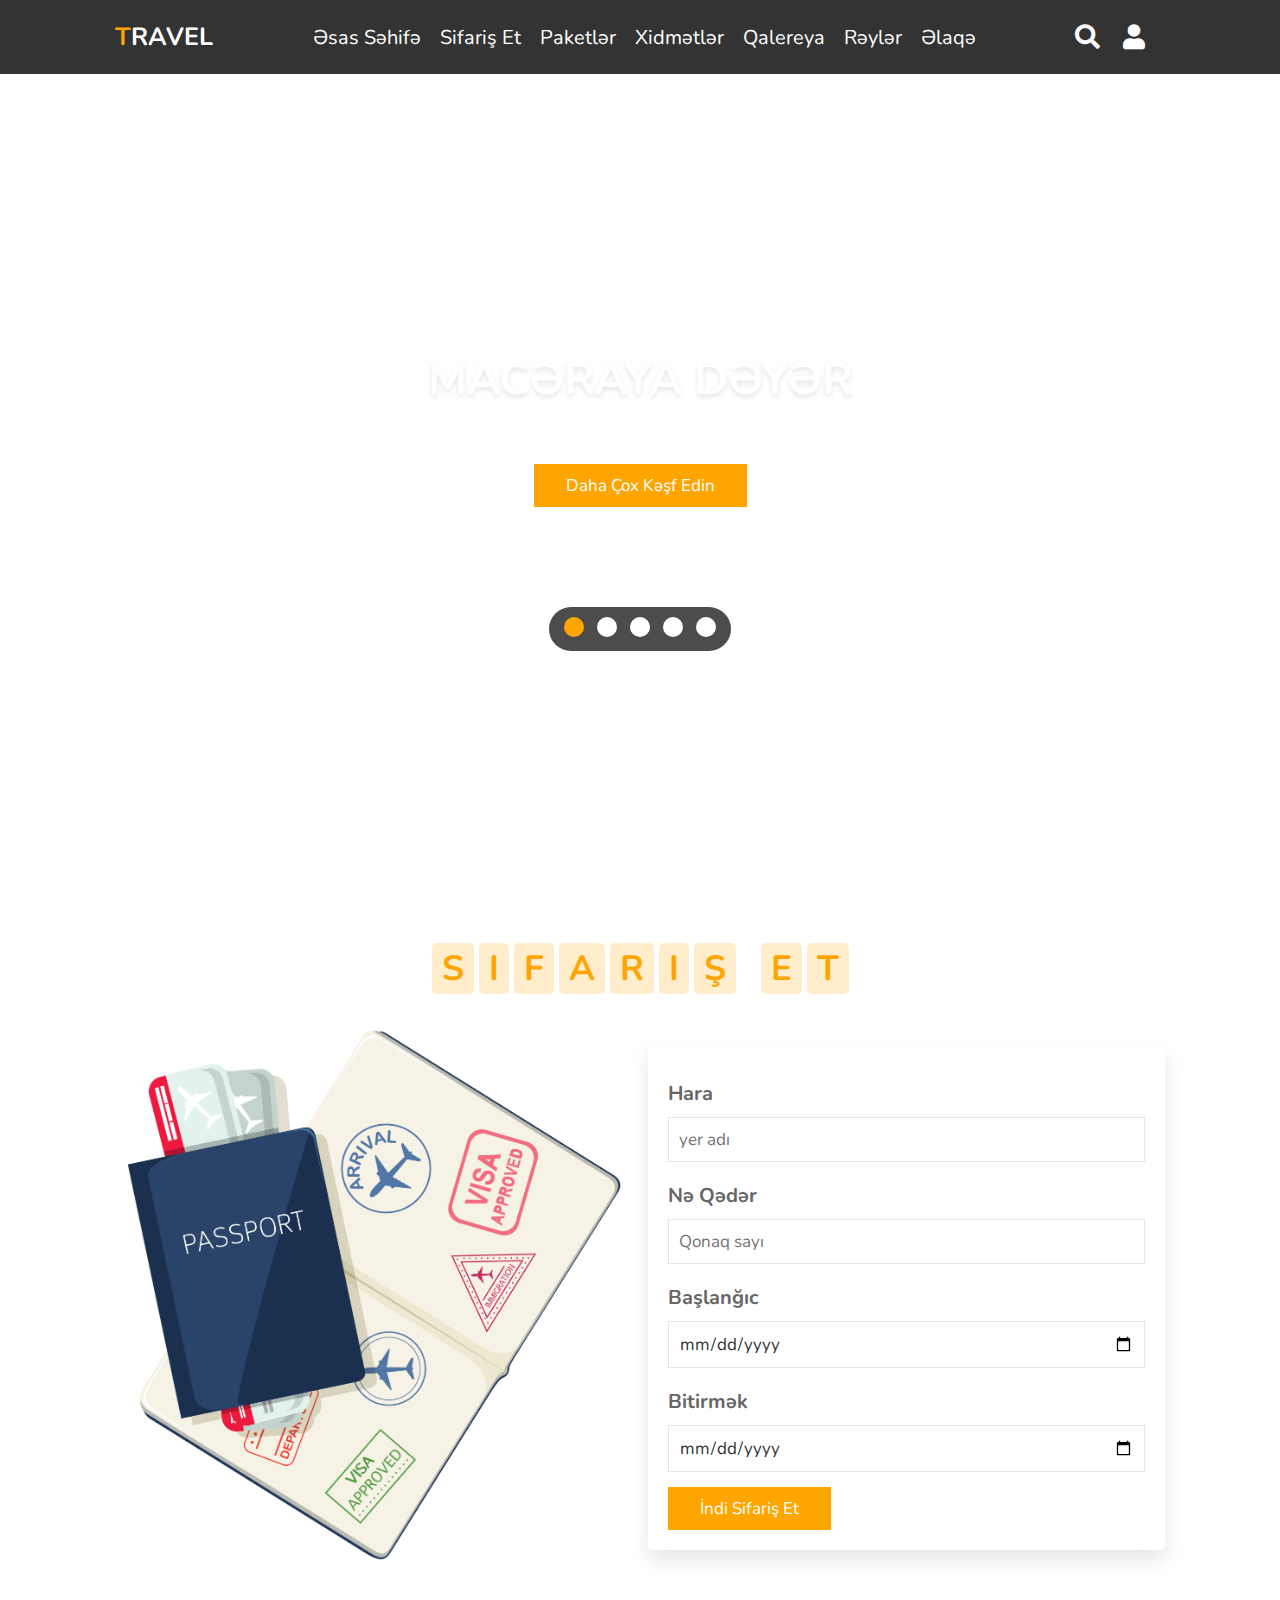
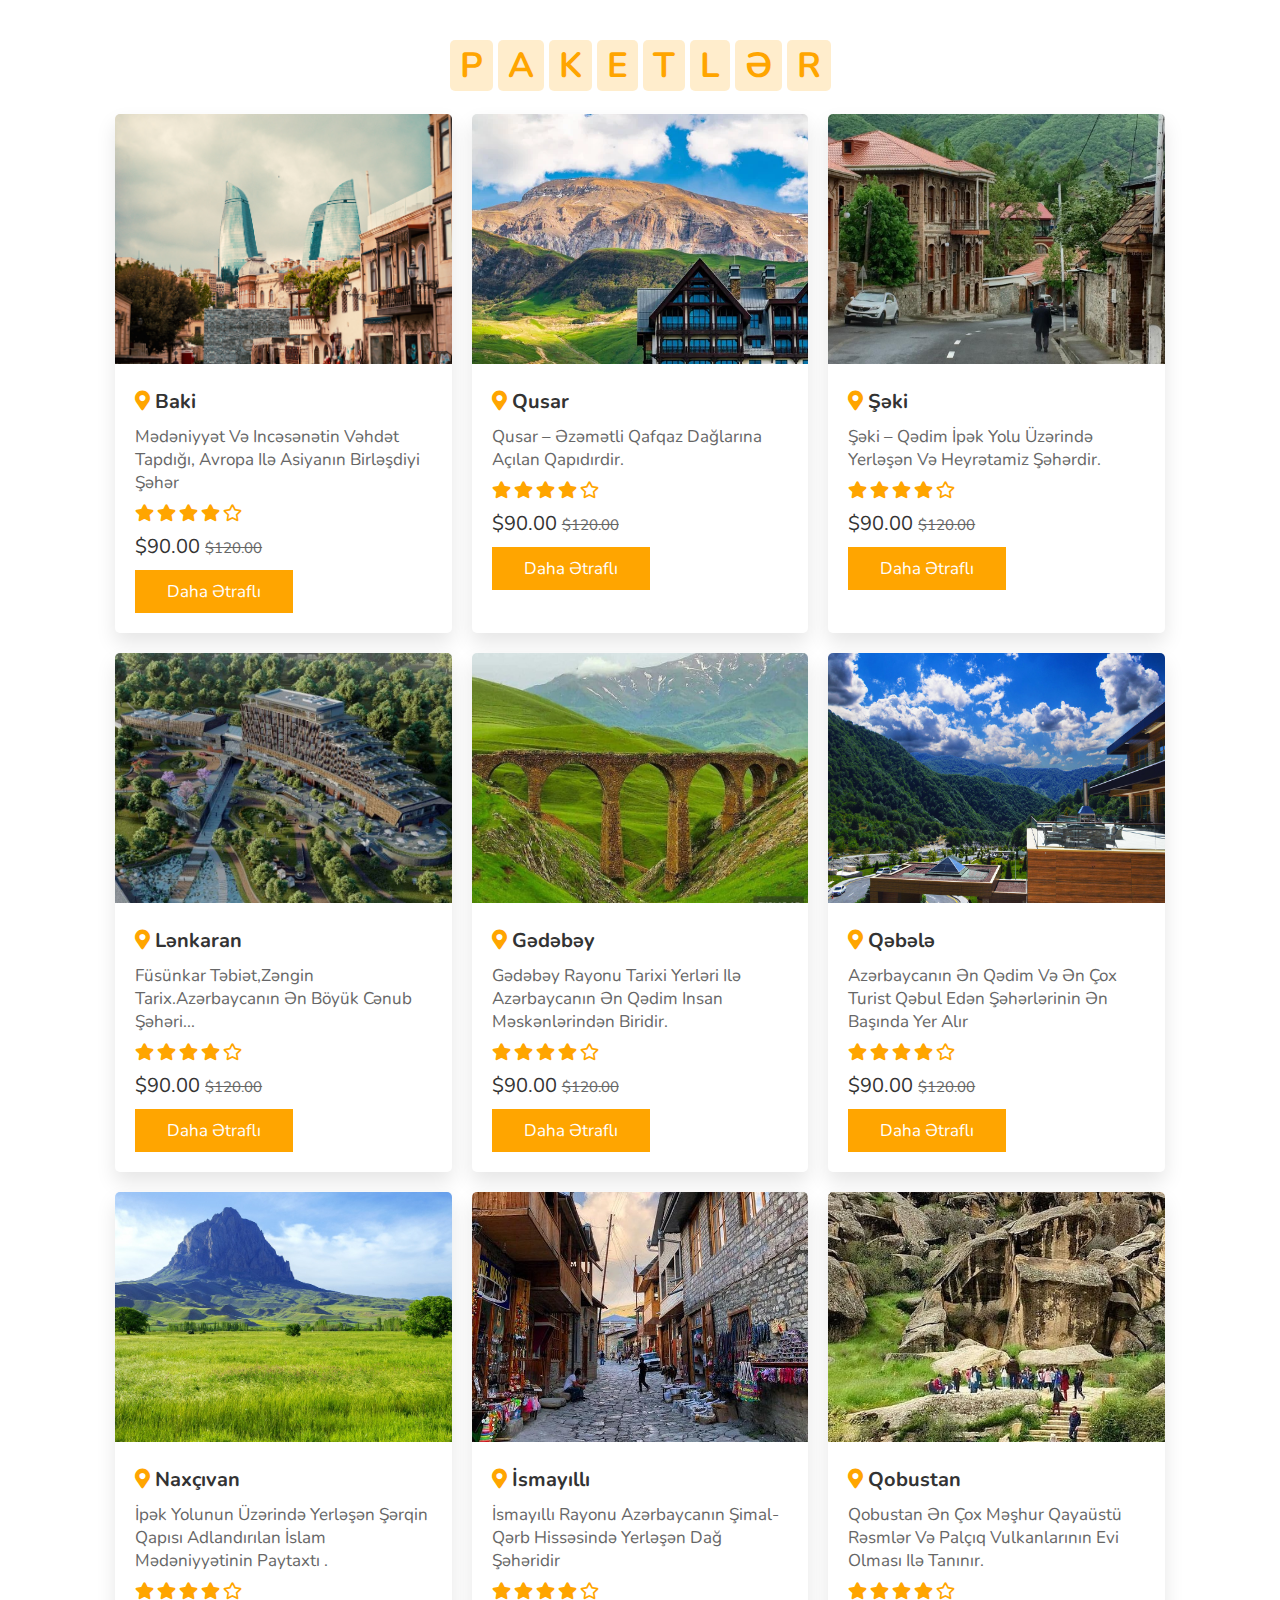
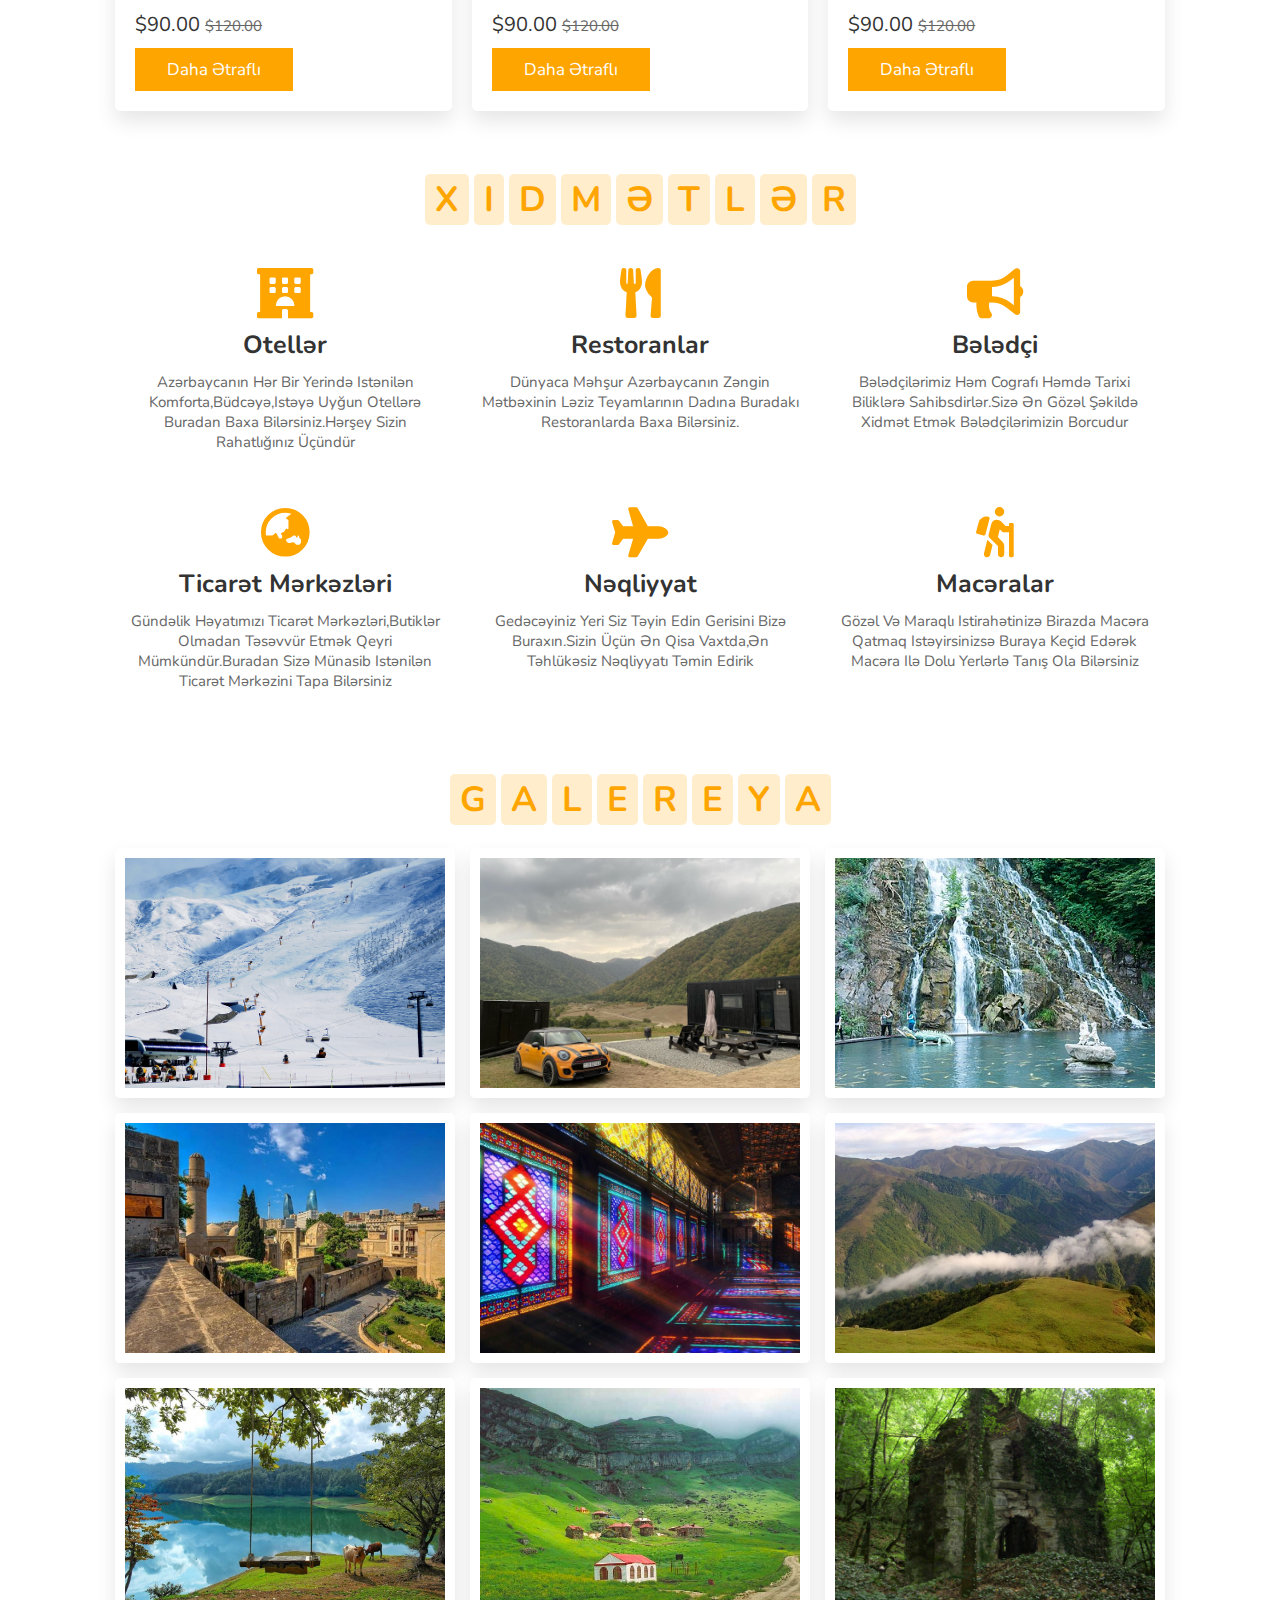
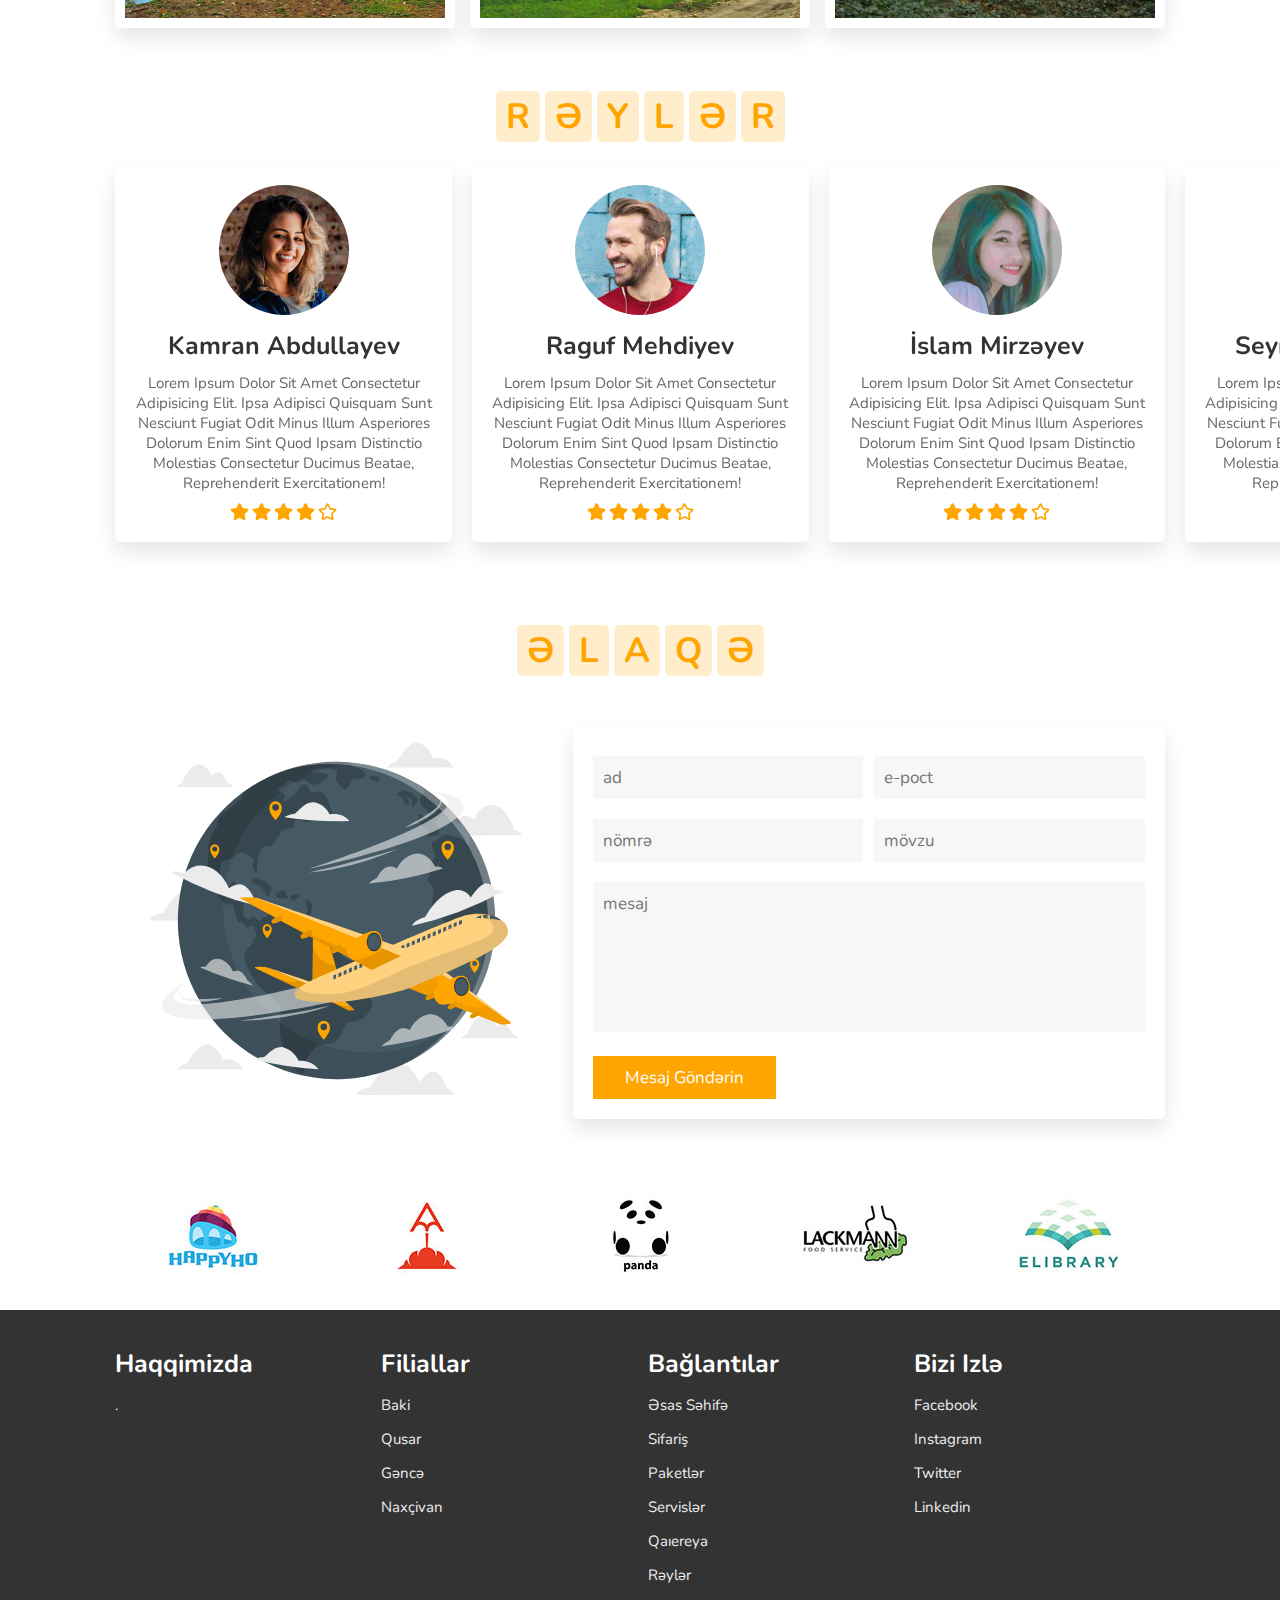
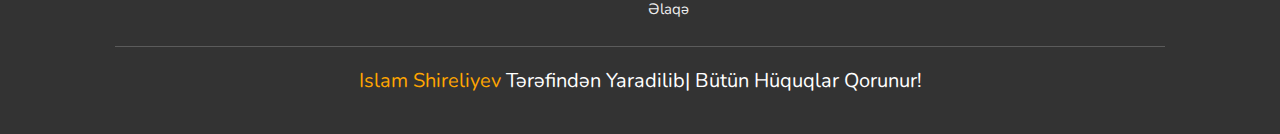
==== main.html @ 1f6d515b "commit-2" ====
<!DOCTYPE html>
<html lang="en">
<head>
    <meta charset="UTF-8">
    <meta name="viewport" content="width=device-width, initial-scale=1.0">
    <title>Ayis Travel</title>

    <link rel="stylesheet" href="https://unpkg.com/swiper/swiper-bundle.min.css" />

    <link rel="icon" href="./assets/images/icon/42938.jpg" >

    <!-- font awesome cdn link  -->
    <link rel="stylesheet" href="https://cdnjs.cloudflare.com/ajax/libs/font-awesome/5.15.3/css/all.min.css">

    <!-- custom css file link  -->
    <link rel="stylesheet" href="./assets/scss/main.css">

</head>
<body>
    
<!-- header section starts  -->

<header>

    <div id="menu-bar" class="fas fa-bars"></div>

    <a href="./main.html" class="logo"><span>T</span>ravel</a>

    <nav class="navbar">
        <a href="#home">Əsas səhifə</a>
        <a href="#book">Sifariş et</a>
        <a href="#packages">Paketlər</a>
        <a href="#services">Xidmətlər</a>
        <a href="#gallery">Qalereya</a>
        <a href="#review">Rəylər</a>
        <a href="#contact">Əlaqə</a>
    </nav>

    <div class="icons">
        <i class="fas fa-search" id="search-btn"></i>
        <i class="fas fa-user" id="login-btn"></i>
    </div>

    <form action="" class="search-bar-container">
        <input type="search" id="search-bar" placeholder="burada axtar...">
        <label for="search-bar" class="fas fa-search"></label>
    </form>

</header>

<!-- header section ends -->

<!-- login form container  -->

<div class="login-form-container">

    <i class="fas fa-times" id="form-close"></i>

    <form action="" method="post">
        <h3>Daxil ol</h3>
        <input type="email" class="box" placeholder="e-poçdunuzu daxil edin">
        <input type="password" class="box" placeholder="Şifrənizi daxil edin">
        <input type="submit" value="Daxil olun" class="btn">
        <input type="checkbox" id="remember">
        <label for="remember">Məni xatırla</label>
        <p>Parol unutmusunuz? <a href="#">Bura basın</a></p>
        <p>Hesabınız yoxdur? <a href="#">İndi qeydiyyatdan keçin</a></p>
    </form>

</div>

<!-- home section starts  -->

<section class="home" id="home">

    <div class="content">
        <h3>Macəraya dəyər</h3>
        <p>Bizimlə yeni yerlər kəşf edin,Macəra sizi gözləyir</p>
        <a href="#" class="btn">Daha çox kəşf edin</a>
    </div>

    <div class="controls">
        <span class="vid-btn active" data-src="assets/images/vid-5.mp4"></span>
        <span class="vid-btn" data-src="assets/images/vid-2.mp4"></span>
        <span class="vid-btn" data-src="assets/images/vid-3.mp4"></span>
        <span class="vid-btn" data-src="assets/images/vid-4.mp4"></span>
        <span class="vid-btn" data-src="assets/images/vid-1.mp4"></span>
    </div>

    <div class="video-container">
        <video src="./assets/images/vid-5.mp4" id="video-slider" loop autoplay muted></video>
    </div>

</section>

<!-- home section ends -->

<!-- book section starts  -->

<section class="book" id="book">

    <h1 class="heading">
        <span>s</span>
        <span>i</span>
        <span>f</span>
        <span>a</span>
        <span>r</span>
        <span>i</span>
        <span>ş</span>
        <span class="space"></span>
        <span>e</span>
        <span>t</span>
    </h1>

    <div class="row">

        <div class="image">
            <img src="./assets/images/book-img.jpg" alt="">
        </div>

        <form action="">
            <div class="inputBox">
                <h3>Hara</h3>
                <input type="text" placeholder="yer adı">
            </div>
            <div class="inputBox">
                <h3>Nə qədər</h3>
                <input type="number" placeholder="Qonaq sayı">
            </div>
            <div class="inputBox">
                <h3>başlanğıc</h3>
                <input type="date">
            </div>
            <div class="inputBox">
                <h3>Bitirmək</h3>
                <input type="date">
            </div>
            <input type="submit" class="btn" value="İndi sifariş et">
        </form>

    </div>

</section>

<!-- book section ends -->

<!-- packages section starts  -->

<section class="packages" id="packages">

    <h1 class="heading">
        <span>p</span>
        <span>a</span>
        <span>k</span>
        <span>e</span>
        <span>t</span>
        <span>l</span>
        <span>ə</span>
        <span>r</span>
    </h1>

    <div class="box-container">

        <div class="box">
            <img src="./assets/images/p-1.jpg" alt="">
            <div class="content">
                <h3> <i class="fas fa-map-marker-alt"></i> Baki </h3>
                <p> Mədəniyyət və incəsənətin vəhdət tapdığı,
                    Avropa ilə Asiyanın birləşdiyi şəhər</p>
                <div class="stars">
                    <i class="fas fa-star"></i>
                    <i class="fas fa-star"></i>
                    <i class="fas fa-star"></i>
                    <i class="fas fa-star"></i>
                    <i class="far fa-star"></i>
                </div>
                <div class="price"> $90.00 <span>$120.00</span> </div>
                <a href="#" class="btn">Daha ətraflı</a>
            </div>
        </div>

        <div class="box">
            <img src="./assets/images/p-2.jpg" alt="">
            <div class="content">
                <h3> <i class="fas fa-map-marker-alt"></i> Qusar </h3>
                <p>Qusar – əzəmətli Qafqaz dağlarına açılan qapıdırdir.</p>
                <div class="stars">
                    <i class="fas fa-star"></i>
                    <i class="fas fa-star"></i>
                    <i class="fas fa-star"></i>
                    <i class="fas fa-star"></i>
                    <i class="far fa-star"></i>
                </div>
                <div class="price"> $90.00 <span>$120.00</span> </div>
                <a href="#" class="btn">Daha ətraflı</a>
            </div>
        </div>

        <div class="box">
            <img src="./assets/images/p-3.jpg" alt="">
            <div class="content">
                <h3> <i class="fas fa-map-marker-alt"></i> Şəki </h3>
                <p>Şəki – qədim İpək Yolu üzərində yerləşən və heyrətamiz  şəhərdir.</p>
                <div class="stars">
                    <i class="fas fa-star"></i>
                    <i class="fas fa-star"></i>
                    <i class="fas fa-star"></i>
                    <i class="fas fa-star"></i>
                    <i class="far fa-star"></i>
                </div>
                <div class="price"> $90.00 <span>$120.00</span> </div>
                <a href="#" class="btn">Daha ətraflı</a>
            </div>
        </div>

        <div class="box">
            <img src="./assets/images/p-4.jpg" alt="">
            <div class="content">
                <h3> <i class="fas fa-map-marker-alt"></i> Lənkaran</h3>
                <p>Füsünkar təbiət,zəngin tarix.Azərbaycanın ən böyük cənub şəhəri...</p>
                <div class="stars">
                    <i class="fas fa-star"></i>
                    <i class="fas fa-star"></i>
                    <i class="fas fa-star"></i>
                    <i class="fas fa-star"></i>
                    <i class="far fa-star"></i>
                </div>
                <div class="price"> $90.00 <span>$120.00</span> </div>
                <a href="#" class="btn">Daha ətraflı</a>
            </div>
        </div>

        <div class="box">
            <img src="./assets/images/p-5.jpg" alt="">
            <div class="content">
                <h3> <i class="fas fa-map-marker-alt"></i> Gədəbəy </h3>
                <p>Gədəbəy rayonu tarixi yerləri ilə  Azərbaycanın ən qədim insan məskənlərindən biridir.</p>
                <div class="stars">
                    <i class="fas fa-star"></i>
                    <i class="fas fa-star"></i>
                    <i class="fas fa-star"></i>
                    <i class="fas fa-star"></i>
                    <i class="far fa-star"></i>
                </div>
                <div class="price"> $90.00 <span>$120.00</span> </div>
                <a href="#" class="btn">Daha ətraflı</a>
            </div>
        </div>

        <div class="box">
            <img src="./assets/images/p-6.jpg" alt="">
            <div class="content">
                <h3> <i class="fas fa-map-marker-alt"></i> Qəbələ</h3>
                <p>Azərbaycanın ən qədim və ən çox turist qəbul edən şəhərlərinin ən başında yer alır</p>
                <div class="stars">
                    <i class="fas fa-star"></i>
                    <i class="fas fa-star"></i>
                    <i class="fas fa-star"></i>
                    <i class="fas fa-star"></i>
                    <i class="far fa-star"></i>
                </div>
                <div class="price"> $90.00 <span>$120.00</span> </div>
                <a href="#" class="btn">Daha ətraflı</a>
            </div>
        </div>
        <div class="box">
            <img src="./assets/images/p-7.jpg" alt="">
            <div class="content">
                <h3> <i class="fas fa-map-marker-alt"></i> Naxçıvan </h3>
                <p>İpək Yolunun üzərində yerləşən Şərqin qapısı adlandırılan İslam mədəniyyətinin paytaxtı .</p>
                <div class="stars">
                    <i class="fas fa-star"></i>
                    <i class="fas fa-star"></i>
                    <i class="fas fa-star"></i>
                    <i class="fas fa-star"></i>
                    <i class="far fa-star"></i>
                </div>
                <div class="price"> $90.00 <span>$120.00</span> </div>
                <a href="#" class="btn">Daha ətraflı</a>
            </div>
        </div>
        <div class="box">
            <img src="./assets/images/p-8.jpg" alt="">
            <div class="content">
                <h3> <i class="fas fa-map-marker-alt"></i> İsmayıllı </h3>
                <p>İsmayıllı rayonu Azərbaycanın şimal-qərb hissəsində yerləşən dağ şəhəridir</p>
                <div class="stars">
                    <i class="fas fa-star"></i>
                    <i class="fas fa-star"></i>
                    <i class="fas fa-star"></i>
                    <i class="fas fa-star"></i>
                    <i class="far fa-star"></i>
                </div>
                <div class="price"> $90.00 <span>$120.00</span> </div>
                <a href="#" class="btn">Daha ətraflı</a>
            </div>
        </div>
        <div class="box">
            <img src="./assets/images/p-9.jpg" alt="">
            <div class="content">
                <h3> <i class="fas fa-map-marker-alt"></i> Qobustan </h3>
                <p>Qobustan ən çox məşhur qayaüstü rəsmlər və palçıq vulkanlarının evi olması ilə tanınır.</p>
                <div class="stars">
                    <i class="fas fa-star"></i>
                    <i class="fas fa-star"></i>
                    <i class="fas fa-star"></i>
                    <i class="fas fa-star"></i>
                    <i class="far fa-star"></i>
                </div>
                <div class="price"> $90.00 <span>$120.00</span> </div>
                <a href="#" class="btn">Daha ətraflı</a>
            </div>
        </div>

    </div>

</section>

<!-- packages section ends -->
<!-- services section starts  -->

<section class="services" id="services">

    <h1 class="heading">
        <span>x</span>
        <span>i</span>
        <span>d</span>
        <span>m</span>
        <span>ə</span>
        <span>t</span>
        <span>l</span>
        <span>ə</span>
        <span>r</span>
    </h1>

    <div class="box-container">

        <div class="box">
            <a href="#"><i class="fas fa-hotel"></i>
                <h3>Otellər</h3>
                <p>Azərbaycanın hər bir yerində istənilən komforta,büdcəyə,istəyə uyğun otellərə buradan baxa bilərsiniz.Hərşey sizin rahatlığınız üçündür</p></a>
        </div>
        <div class="box">
           <a href="./restaurant.html"> <i class="fas fa-utensils"></i>
            <h3>Restoranlar</h3>
            <p>Dünyaca məhşur Azərbaycanın zəngin mətbəxinin ləziz teyamlarının dadına buradakı restoranlarda baxa bilərsiniz.</p></a>
        </div>
        <div class="box">
            <i class="fas fa-bullhorn"></i>
            <h3>Bələdçi</h3>
            <p>Bələdçilərimiz həm cografı həmdə tarixi biliklərə sahibsdirlər.Sizə ən gözəl şəkildə xidmət etmək bələdçilərimizin borcudur</p>
        </div>
        <div class="box">
            <i class="fas fa-globe-asia"></i>
            <h3>Ticarət mərkəzləri</h3>
            <p>Gündəlik həyatımızı ticarət mərkəzləri,butiklər olmadan təsəvvür etmək qeyri mümkündür.Buradan sizə münasib istənilən ticarət mərkəzini tapa bilərsiniz </p>
        </div>
        <div class="box">
            <i class="fas fa-plane"></i>
            <h3>Nəqliyyat</h3>
            <p>Gedəcəyiniz yeri siz təyin edin gerisini bizə buraxın.Sizin üçün ən qisa vaxtda,ən təhlükəsiz nəqliyyatı təmin edirik </p>
        </div>
        <div class="box">
            <i class="fas fa-hiking"></i>
            <h3>Macəralar</h3>
            <p>Gözəl və maraqlı istirahətinizə birazda macəra qatmaq istəyirsinizsə buraya keçid edərək macəra ilə dolu yerlərlə tanış ola bilərsiniz</p>
        </div>

    </div>

</section>

<!-- services section ends -->

<!-- gallery section starts  -->

<section class="gallery" id="gallery">

    <h1 class="heading">
        <span>g</span>
        <span>a</span>
        <span>l</span>
        <span>e</span>
        <span>r</span>
        <span>e</span>
        <span>y</span>
        <span>a</span>
    </h1>

    <div class="box-container">

        <div class="box">
            <img src="./assets/images/g-1.jpg" alt="https://www.instagram.com/p/CmjkBtgMOWj/?utm_source=ig_web_copy_link">
            <div class="content">
                <h3>Şahdağ macərası</h3>
                <p> Heyrətamiz dərəcədə gözəl, sanki zamandan gizlədilmiş cənnət olan Şahdağ insanlara unudulmayacaq təəssüratlar bağışlayır. </p>
                <a href="#" class="btn">Daha çox</a>
            </div>
        </div>
        <div class="box">
            <img src="./assets/images/g-2.jpg" alt="">
            <div class="content">
                <h3>Runaway Hause</h3>
                <p>İsmayıllının Qalacıq kəndində yerləşən bu yer şəhərdən,səs küydən uzaqlaşıb dinclik tapmaq üçün əla bir yerdir.</p>
                <a href="#" class="btn">Daha çox</a>
            </div>
        </div>
        <div class="box">
            <img src="./assets/images/g-3.jpg" alt="">
            <div class="content">
                <h3>Xalxal şəlaləsi</h3>
                <p>Oğuz rayonunun Xalxal kəndində yerləşən bu şəlalə insan əli ilə suni şəkildə duzələrək ayrı bir gözəllık bəxş edir</p>
                <a href="#" class="btn">Daha çox</a>
            </div>
        </div>
        <div class="box">
            <img src="./assets/images/g-4.jpg" alt="">
            <div class="content">
                <h3>İçərişəhər</h3>
                <p>Şirvanşahlar dövləti zamanında esası qoyulan bu şəhər 100 illiklər keçməsinə baxmayaraq hələdə öz əzəmətini saxlayır </p>
                <a href="#" class="btn">Daha çox</a>
            </div>
        </div>
        <div class="box">
            <img src="./assets/images/g-5.jpg" alt="">
            <div class="content">
                <h3>Şəki Xansarayı</h3>
                <p>XVIII əsr Azərbaycan memarlığının incilərindən sayılan Şəki Xan sarayı həm də özünəməxsus estetikası olan divar rəsmləri ilə məşhurdur.
                </p>
                <a href="#" class="btn">Daha çox</a>
            </div>
        </div>
        <div class="box">
            <img src="./assets/images/g-6.jpg" alt="">
            <div class="content">
                <h3>Qizilağac qoruğu</h3>
                <p>Qızılağac Dövlət Təbiət Qoruğu respublikamızda sahəsinə görə birinci, yaranma tarixinə görə isə üçüncü qoruqdur.</p>
                <a href="#" class="btn">Daha çox</a>
            </div>
        </div>
        <div class="box">
            <img src="./assets/images/g-7.jpg" alt="">
            <div class="content">
                <h3>Xanbulan kəndi</h3>
                <p>Kənd meşəliklə əhatə olunub və burada istirahət mərkəzləri fəaliyyət göstərir. Xanbulan gölü isə görənləri heyran edir.</p>
                <a href="#" class="btn">Daha çox</a>
            </div>
        </div>
        <div class="box">
            <img src="./assets/images/g-8.jpg" alt="">
            <div class="content">
                <h3>Ləzə kəndi</h3>
                <p>Laza kəndi Qafqaz sıra dağlarının şimal-şərqində dəniz səviyyəsindən 4242m hündürlükdə yerləşən kəntdir</p>
                <a href="#" class="btn">Daha çox</a>
            </div>
        </div>
        <div class="box">
            <img src="./assets/images/g-9.jpg" alt="">
            <div class="content">
                <h3> Katex, Balakən</h3>
                <p>Katex kəndi Azərbaycanın qədim yaşayış məskənlərindən biridir.Kənddəki Katexçay şəlaləsi isə Azərbaycanda ən məşhur şəlalələrdən biridir</p>
                <a href="#" class="btn">Daha çox</a>
            </div>
        </div>

    </div>

</section>

<!-- gallery section ends -->

<!-- review section starts  -->

<section class="review" id="review">

    <h1 class="heading">
        <span>r</span>
        <span>ə</span>
        <span>y</span>
        <span>l</span>
        <span>ə</span>
        <span>r</span>
    </h1>

    <div class="swiper-container review-slider">

        <div class="swiper-wrapper">

            <div class="swiper-slide">
                <div class="box">
                    <img src="./assets/images/pic1.png" alt="">
                    <h3>Kamran Abdullayev</h3>
                    <p>Lorem ipsum dolor sit amet consectetur adipisicing elit. Ipsa adipisci quisquam sunt nesciunt fugiat odit minus illum asperiores dolorum enim sint quod ipsam distinctio molestias consectetur ducimus beatae, reprehenderit exercitationem!</p>
                    <div class="stars">
                        <i class="fas fa-star"></i>
                        <i class="fas fa-star"></i>
                        <i class="fas fa-star"></i>
                        <i class="fas fa-star"></i>
                        <i class="far fa-star"></i>
                    </div>
                </div>
            </div>
            <div class="swiper-slide">
                <div class="box">
                    <img src="./assets/images/pic2.png" alt="">
                    <h3>Raguf Mehdiyev</h3>
                    <p>Lorem ipsum dolor sit amet consectetur adipisicing elit. Ipsa adipisci quisquam sunt nesciunt fugiat odit minus illum asperiores dolorum enim sint quod ipsam distinctio molestias consectetur ducimus beatae, reprehenderit exercitationem!</p>
                    <div class="stars">
                        <i class="fas fa-star"></i>
                        <i class="fas fa-star"></i>
                        <i class="fas fa-star"></i>
                        <i class="fas fa-star"></i>
                        <i class="far fa-star"></i>
                    </div>
                </div>
            </div>
            <div class="swiper-slide">
                <div class="box">
                    <img src="./assets/images/pic3.png" alt="">
                    <h3>İslam Mirzəyev</h3>
                    <p>Lorem ipsum dolor sit amet consectetur adipisicing elit. Ipsa adipisci quisquam sunt nesciunt fugiat odit minus illum asperiores dolorum enim sint quod ipsam distinctio molestias consectetur ducimus beatae, reprehenderit exercitationem!</p>
                    <div class="stars">
                        <i class="fas fa-star"></i>
                        <i class="fas fa-star"></i>
                        <i class="fas fa-star"></i>
                        <i class="fas fa-star"></i>
                        <i class="far fa-star"></i>
                    </div>
                </div>
            </div>
            <div class="swiper-slide">
                <div class="box">
                    <img src="./assets/images/pic4.png" alt="">
                    <h3>Seyrulla Abdullayev</h3>
                    <p>Lorem ipsum dolor sit amet consectetur adipisicing elit. Ipsa adipisci quisquam sunt nesciunt fugiat odit minus illum asperiores dolorum enim sint quod ipsam distinctio molestias consectetur ducimus beatae, reprehenderit exercitationem!</p>
                    <div class="stars">
                        <i class="fas fa-star"></i>
                        <i class="fas fa-star"></i>
                        <i class="fas fa-star"></i>
                        <i class="fas fa-star"></i>
                        <i class="far fa-star"></i>
                    </div>
                </div>
            </div>

        </div>

    </div>

</section>

<!-- review section ends -->

<!-- contact section starts  -->

<section class="contact" id="contact">
    
    <h1 class="heading">
        <span>ə</span>
        <span>l</span>
        <span>a</span>
        <span>q</span>
        <span>ə</span>
    </h1>

    <div class="row">

        <div class="image">
            <img src="./assets/images/contact-img.svg" alt="">
        </div>

        <form action="">
            <div class="inputBox">
                <input type="text" placeholder="ad">
                <input type="email" placeholder="e-poct">
            </div>
            <div class="inputBox">
                <input type="number" placeholder="nömrə">
                <input type="text" placeholder="mövzu">
            </div>
            <textarea placeholder="mesaj" name="" id="" cols="30" rows="10"></textarea>
            <input type="submit" class="btn" value="mesaj göndərin">
        </form>

    </div>
    
</section>

<!-- contact section ends -->

<!-- brand section  -->
<section class="brand-container">

    <div class="swiper-container brand-slider">
        <div class="swiper-wrapper">
            <div class="swiper-slide"><img src="./assets/images/1.jpg" alt=""></div>
            <div class="swiper-slide"><img src="./assets/images/3.jpg" alt=""></div>
            <div class="swiper-slide"><img src="./assets/images/4.jpg" alt=""></div>
            <div class="swiper-slide"><img src="./assets/images/5.jpg" alt=""></div>
            <div class="swiper-slide"><img src="./assets/images/6.jpg" alt=""></div>
        </div>
    </div>

</section>

<!-- footer section  -->

<section class="footer">

    <div class="box-container">

        <div class="box">
            <h3>Haqqimizda</h3>
            <p>.</p>
        </div>
        <div class="box">
            <h3>Filiallar</h3>
            <a href="#">Baki</a>
            <a href="#">Qusar</a>
            <a href="#">Gəncə</a>
            <a href="#">Naxçivan</a>
        </div>
        <div class="box">
            <h3>Bağlantılar</h3>
            <a href="#">Əsas səhifə</a>
            <a href="#">Sifariş</a>
            <a href="#">Paketlər</a>
            <a href="#">Servislər</a>
            <a href="#">Qaıereya</a>
            <a href="#">Rəylər</a>
            <a href="#">Əlaqə </a>
        </div>
        <div class="box">
            <h3>Bizi izlə</h3>
            <a href="#">facebook</a>
            <a href="#">instagram</a>
            <a href="#">twitter</a>
            <a href="#">linkedin</a>
        </div>

    </div>

    <h1 class="credit"> <span> Islam Shireliyev</span> tərəfindən yaradilib| Bütün Hüquqlar Qorunur! </h1>

</section>
















<script src="https://unpkg.com/swiper/swiper-bundle.min.js"></script>

<!-- custom js file link  -->
<script src="./assets/js/script.js"></script>

</body>
</html>
---- assets/scss/main.css ----
@import url("https://fonts.googleapis.com/css2?family=Nunito:wght@200;300;400;600;700&display=swap");
:root {
  --orange:#ffa500;
}

* {
  font-family: "Nunito", sans-serif;
  margin: 0;
  padding: 0;
  box-sizing: border-box;
  text-transform: capitalize;
  outline: none;
  border: none;
  text-decoration: none;
  transition: all 0.2s linear;
}

*::-moz-selection {
  background: var(--orange);
  color: #fff;
}

*::selection {
  background: var(--orange);
  color: #fff;
}

html {
  font-size: 62.5%;
  overflow-x: hidden;
  scroll-padding-top: 6rem;
  scroll-behavior: smooth;
}

section {
  padding: 2rem 9%;
}

.heading {
  text-align: center;
  padding: 2.5rem 0;
}

.heading span {
  font-size: 3.5rem;
  background: rgba(255, 165, 0, 0.2);
  color: var(--orange);
  border-radius: 0.5rem;
  padding: 0.2rem 1rem;
}

.heading span.space {
  background: none;
}

.btn {
  display: inline-block;
  margin-top: 1rem;
  background: var(--orange);
  color: #fff;
  padding: 0.8rem 3rem;
  border: 0.2rem solid var(--orange);
  cursor: pointer;
  font-size: 1.7rem;
}

.btn:hover {
  background: rgba(255, 165, 0, 0.2);
  color: var(--orange);
}

header {
  position: fixed;
  top: 0;
  left: 0;
  right: 0;
  background: #333;
  z-index: 1000;
  display: flex;
  align-items: center;
  justify-content: space-between;
  padding: 2rem 9%;
}

header .logo {
  font-size: 2.5rem;
  font-weight: bolder;
  color: #fff;
  text-transform: uppercase;
}

header .logo span {
  color: var(--orange);
}

header .navbar a {
  color: #fff;
  font-size: 2rem;
  margin: 0 0.8rem;
}

header .navbar a:hover {
  color: var(--orange);
}

header .icons i {
  font-size: 2.5rem;
  color: #fff;
  cursor: pointer;
  margin-right: 2rem;
}

header .icons i:hover {
  color: var(--orange);
}

header .search-bar-container {
  position: absolute;
  top: 100%;
  left: 0;
  right: 0;
  padding: 1.5rem 2rem;
  background: #333;
  border-top: 0.1rem solid rgba(255, 255, 255, 0.2);
  display: flex;
  align-items: center;
  z-index: 1001;
  -webkit-clip-path: polygon(0 0, 100% 0, 100% 0, 0 0);
          clip-path: polygon(0 0, 100% 0, 100% 0, 0 0);
}

header .search-bar-container.active {
  -webkit-clip-path: polygon(0 0, 100% 0, 100% 100%, 0 100%);
          clip-path: polygon(0 0, 100% 0, 100% 100%, 0 100%);
}

header .search-bar-container #search-bar {
  width: 100%;
  padding: 1rem;
  text-transform: none;
  color: #333;
  font-size: 1.7rem;
  border-radius: 0.5rem;
}

header .search-bar-container label {
  color: #fff;
  cursor: pointer;
  font-size: 3rem;
  margin-left: 1.5rem;
}

header .search-bar-container label:hover {
  color: var(--orange);
}

.login-form-container {
  position: fixed;
  top: -120%;
  left: 0;
  z-index: 10000;
  min-height: 100vh;
  width: 100%;
  background: rgba(0, 0, 0, 0.7);
  display: flex;
  align-items: center;
  justify-content: center;
}

.login-form-container.active {
  top: 0;
}

.login-form-container form {
  margin: 2rem;
  padding: 1.5rem 2rem;
  border-radius: 0.5rem;
  background: #fff;
  width: 50rem;
}

.login-form-container form h3 {
  font-size: 3rem;
  color: #444;
  text-transform: uppercase;
  text-align: center;
  padding: 1rem 0;
}

.login-form-container form .box {
  width: 100%;
  padding: 1rem;
  font-size: 1.7rem;
  color: #333;
  margin: 0.6rem 0;
  border: 0.1rem solid rgba(0, 0, 0, 0.3);
  text-transform: none;
}

.login-form-container form .box:focus {
  border-color: var(--orange);
}

.login-form-container form #remember {
  margin: 2rem 0;
}

.login-form-container form label {
  font-size: 1.5rem;
}

.login-form-container form .btn {
  display: block;
  width: 100%;
}

.login-form-container form p {
  padding: 0.5rem 0;
  font-size: 1.5rem;
  color: #666;
}

.login-form-container form p a {
  color: var(--orange);
}

.login-form-container form p a:hover {
  color: #333;
  text-decoration: underline;
}

.login-form-container #form-close {
  position: absolute;
  top: 2rem;
  right: 3rem;
  font-size: 5rem;
  color: #fff;
  cursor: pointer;
}

#menu-bar {
  color: #fff;
  border: 0.1rem solid #fff;
  border-radius: 0.5rem;
  font-size: 3rem;
  padding: 0.5rem 1.2rem;
  cursor: pointer;
  display: none;
}

.home {
  min-height: 100vh;
  display: flex;
  align-items: center;
  justify-content: center;
  flex-flow: column;
  position: relative;
  z-index: 0;
}

.home .content {
  text-align: center;
}

.home .content h3 {
  font-size: 4.5rem;
  color: #fff;
  text-transform: uppercase;
  text-shadow: 0 0.3rem 0.5rem rgba(0, 0, 0, 0.1);
}

.home .content p {
  font-size: 2.5rem;
  color: #fff;
  padding: 0.5rem 0;
}

.home .video-container video {
  position: absolute;
  top: 0;
  left: 0;
  z-index: -1;
  height: 100%;
  width: 100%;
  -o-object-fit: cover;
     object-fit: cover;
}

.home .controls {
  padding: 1rem;
  border-radius: 5rem;
  background: rgba(0, 0, 0, 0.7);
  position: relative;
  top: 10rem;
}

.home .controls .vid-btn {
  height: 2rem;
  width: 2rem;
  display: inline-block;
  border-radius: 50%;
  background: #fff;
  cursor: pointer;
  margin: 0 0.5rem;
}

.home .controls .vid-btn.active {
  background: var(--orange);
}

.book .row {
  display: flex;
  flex-wrap: wrap;
  gap: 1.5rem;
  align-items: center;
}

.book .row .image {
  flex: 1 1 40rem;
}

.book .row .image img {
  width: 100%;
}

.book .row form {
  flex: 1 1 40rem;
  padding: 2rem;
  box-shadow: 0 1rem 2rem rgba(0, 0, 0, 0.1);
  border-radius: 0.5rem;
}

.book .row form .inputBox {
  padding: 0.5rem 0;
}

.book .row form .inputBox input {
  width: 100%;
  padding: 1rem;
  border: 0.1rem solid rgba(0, 0, 0, 0.1);
  font-size: 1.7rem;
  color: #333;
  text-transform: none;
}

.book .row form .inputBox h3 {
  font-size: 2rem;
  padding: 1rem 0;
  color: #666;
}

.packages .box-container {
  display: flex;
  flex-wrap: wrap;
  gap: 2rem;
}

.packages .box-container .box {
  flex: 1 1 30rem;
  border-radius: 0.5rem;
  overflow: hidden;
  box-shadow: 0 1rem 2rem rgba(0, 0, 0, 0.1);
}

.packages .box-container .box img {
  height: 25rem;
  width: 100%;
  -o-object-fit: cover;
     object-fit: cover;
}

.packages .box-container .box .content {
  padding: 2rem;
}

.packages .box-container .box .content h3 {
  font-size: 2rem;
  color: #333;
}

.packages .box-container .box .content h3 i {
  color: var(--orange);
}

.packages .box-container .box .content p {
  font-size: 1.7rem;
  color: #666;
  padding: 1rem 0;
}

.packages .box-container .box .content .stars i {
  font-size: 1.7rem;
  color: var(--orange);
}

.packages .box-container .box .content .price {
  font-size: 2rem;
  color: #333;
  padding-top: 1rem;
}

.packages .box-container .box .content .price span {
  color: #666;
  font-size: 1.5rem;
  text-decoration: line-through;
}

.services .box-container {
  display: flex;
  flex-wrap: wrap;
  gap: 1.5rem;
}

.services .box-container .box {
  flex: 1 1 30rem;
  border-radius: 0.5rem;
  padding: 1rem;
  text-align: center;
}

.services .box-container .box i {
  padding: 1rem;
  font-size: 5rem;
  color: var(--orange);
}

.services .box-container .box h3 {
  font-size: 2.5rem;
  color: #333;
}

.services .box-container .box p {
  font-size: 1.5rem;
  color: #666;
  padding: 1rem 0;
}

.services .box-container .box:hover {
  box-shadow: 0 1rem 2rem rgba(0, 0, 0, 0.1);
}

.gallery .box-container {
  display: flex;
  flex-wrap: wrap;
  gap: 1.5rem;
}

.gallery .box-container .box {
  overflow: hidden;
  box-shadow: 0 1rem 2rem rgba(0, 0, 0, 0.1);
  border: 1rem solid #fff;
  border-radius: 0.5rem;
  flex: 1 1 30rem;
  height: 25rem;
  position: relative;
}

.gallery .box-container .box img {
  height: 100%;
  width: 100%;
  -o-object-fit: cover;
     object-fit: cover;
}

.gallery .box-container .box .content {
  position: absolute;
  top: -100%;
  left: 0;
  height: 100%;
  width: 100%;
  text-align: center;
  background: rgba(0, 0, 0, 0.7);
  padding: 2rem;
  padding-top: 5rem;
}

.gallery .box-container .box:hover .content {
  top: 0;
}

.gallery .box-container .box .content h3 {
  font-size: 2.5rem;
  color: var(--orange);
}

.gallery .box-container .box .content p {
  font-size: 1.5rem;
  color: #eee;
  padding: 0.5rem 0;
}

.review .review-slider {
  padding-bottom: 2rem;
}

.review .box {
  padding: 2rem;
  text-align: center;
  box-shadow: 0 1rem 2rem rgba(0, 0, 0, 0.1);
  border-radius: 0.5rem;
}

.review .box img {
  height: 13rem;
  width: 13rem;
  border-radius: 50%;
  -o-object-fit: cover;
     object-fit: cover;
  margin-bottom: 1rem;
}

.review .box h3 {
  color: #333;
  font-size: 2.5rem;
}

.review .box p {
  color: #666;
  font-size: 1.5rem;
  padding: 1rem 0;
}

.review .box .stars i {
  color: var(--orange);
  font-size: 1.7rem;
}

.contact .row {
  display: flex;
  flex-wrap: wrap;
  gap: 1.5rem;
  align-items: center;
}

.contact .row .image {
  flex: 1 1 35rem;
}

.contact .row .image img {
  width: 100%;
}

.contact .row form {
  flex: 1 1 50rem;
  padding: 2rem;
  box-shadow: 0 1rem 2rem rgba(0, 0, 0, 0.1);
  border-radius: 0.5rem;
}

.contact .row form .inputBox {
  display: flex;
  flex-wrap: wrap;
  justify-content: space-between;
}

.contact .row form .inputBox input, .contact .row form textarea {
  width: 49%;
  margin: 1rem 0;
  padding: 1rem;
  font-size: 1.7rem;
  color: #333;
  background: #f7f7f7;
  text-transform: none;
}

.contact .row form textarea {
  height: 15rem;
  resize: none;
  width: 100%;
}

.brand-container {
  text-align: center;
}

.footer {
  background: #333;
}

.footer .box-container {
  display: flex;
  flex-wrap: wrap;
  gap: 1.5rem;
}

.footer .box-container .box {
  padding: 1rem 0;
  flex: 1 1 25rem;
}

.footer .box-container .box h3 {
  font-size: 2.5rem;
  padding: 0.7rem 0;
  color: #fff;
}

.footer .box-container .box p {
  font-size: 1.5rem;
  padding: 0.7rem 0;
  color: #eee;
}

.footer .box-container .box a {
  display: block;
  font-size: 1.5rem;
  padding: 0.7rem 0;
  color: #eee;
}

.footer .box-container .box a:hover {
  color: var(--orange);
  text-decoration: underline;
}

.footer .credit {
  text-align: center;
  padding: 2rem 1rem;
  margin-top: 1rem;
  font-size: 2rem;
  font-weight: normal;
  color: #fff;
  border-top: 0.1rem solid rgba(255, 255, 255, 0.2);
}

.footer .credit span {
  color: var(--orange);
}

/* media queries  */
@media (max-width: 1200px) {
  html {
    font-size: 55%;
  }
}
@media (max-width: 991px) {
  header {
    padding: 2rem;
  }
  section {
    padding: 2rem;
  }
}
@media (max-width: 768px) {
  #menu-bar {
    display: initial;
  }
  header .navbar {
    position: absolute;
    top: 100%;
    right: 0;
    left: 0;
    background: #333;
    border-top: 0.1rem solid rgba(255, 255, 255, 0.2);
    padding: 1rem 2rem;
    -webkit-clip-path: polygon(0 0, 100% 0, 100% 0, 0 0);
            clip-path: polygon(0 0, 100% 0, 100% 0, 0 0);
  }
  header .navbar.active {
    -webkit-clip-path: polygon(0 0, 100% 0, 100% 100%, 0 100%);
            clip-path: polygon(0 0, 100% 0, 100% 100%, 0 100%);
  }
  header .navbar a {
    display: block;
    border-radius: 0.5rem;
    padding: 1.5rem;
    margin: 1.5rem 0;
    background: #222;
  }
}
@media (max-width: 450px) {
  html {
    font-size: 50%;
  }
  .heading span {
    font-size: 2.5rem;
  }
  .contact .row form .inputBox input {
    width: 100%;
  }
}/*# sourceMappingURL=main.css.map */
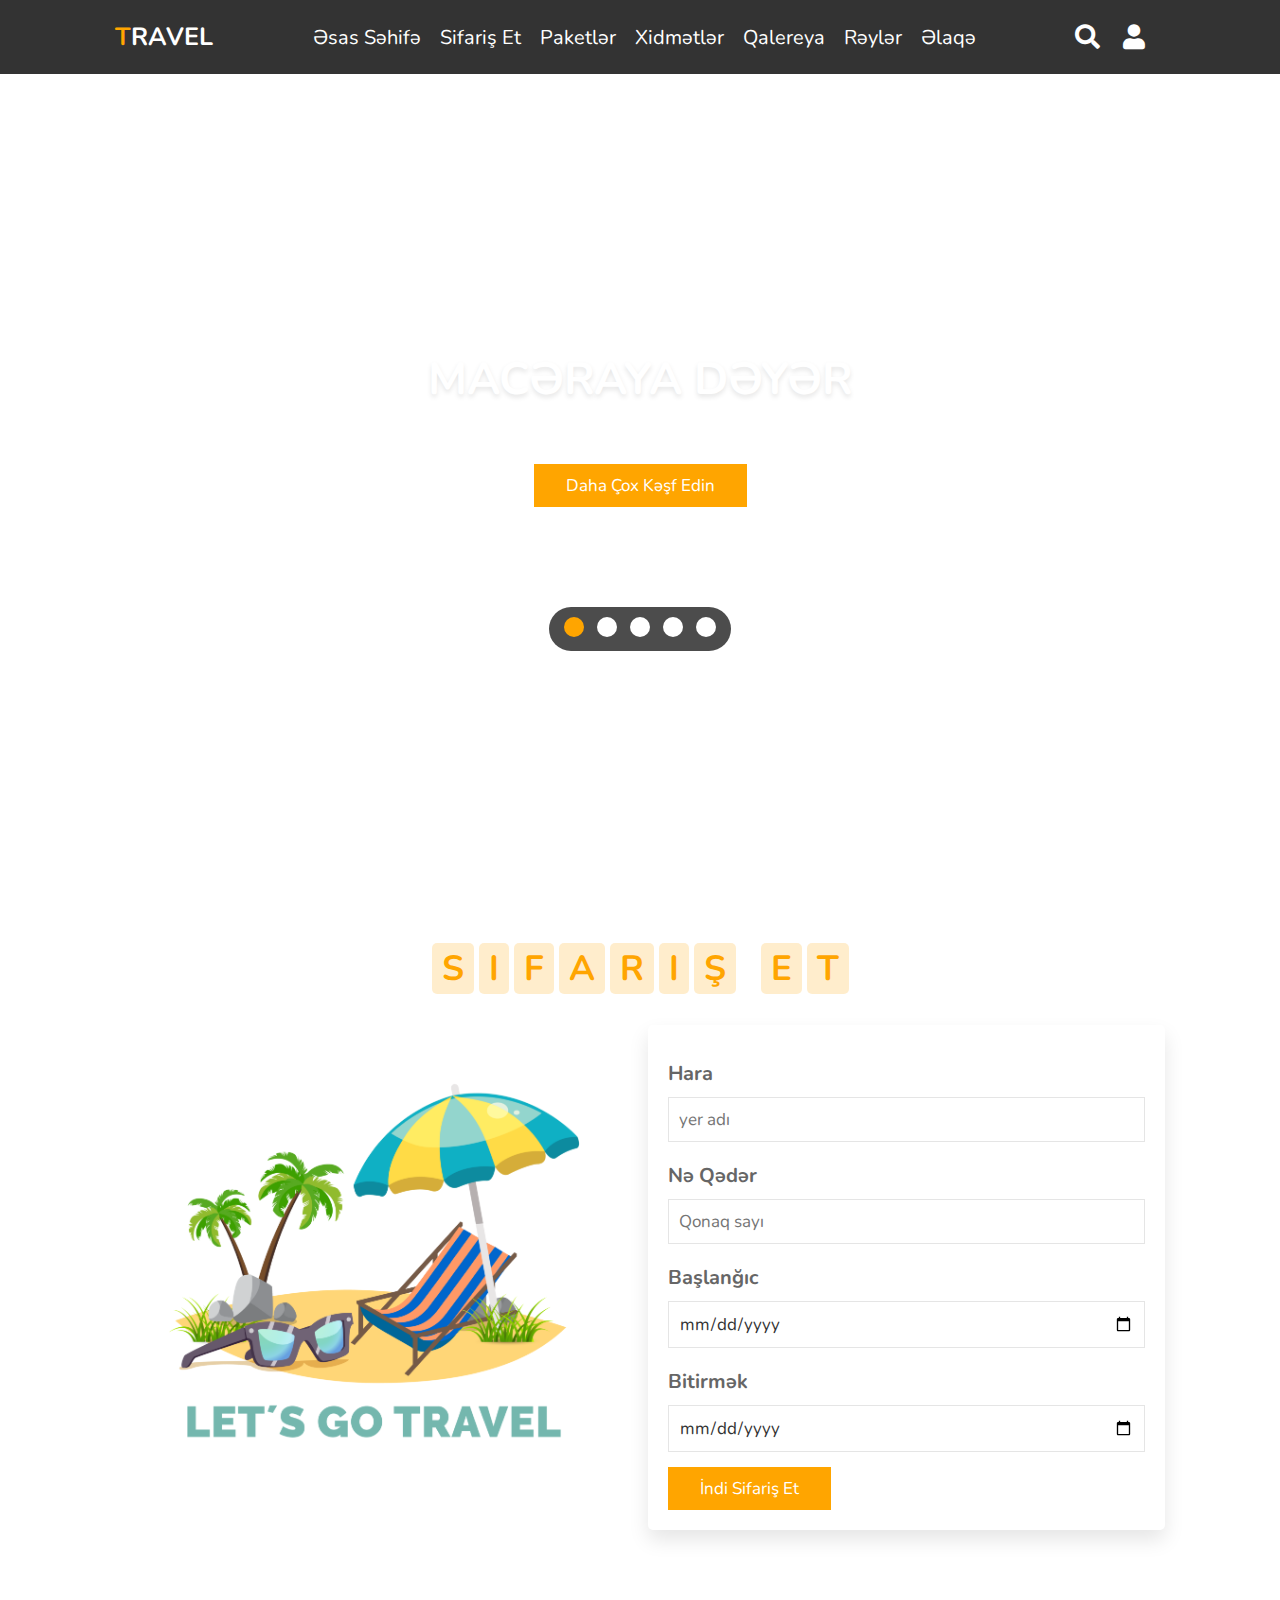
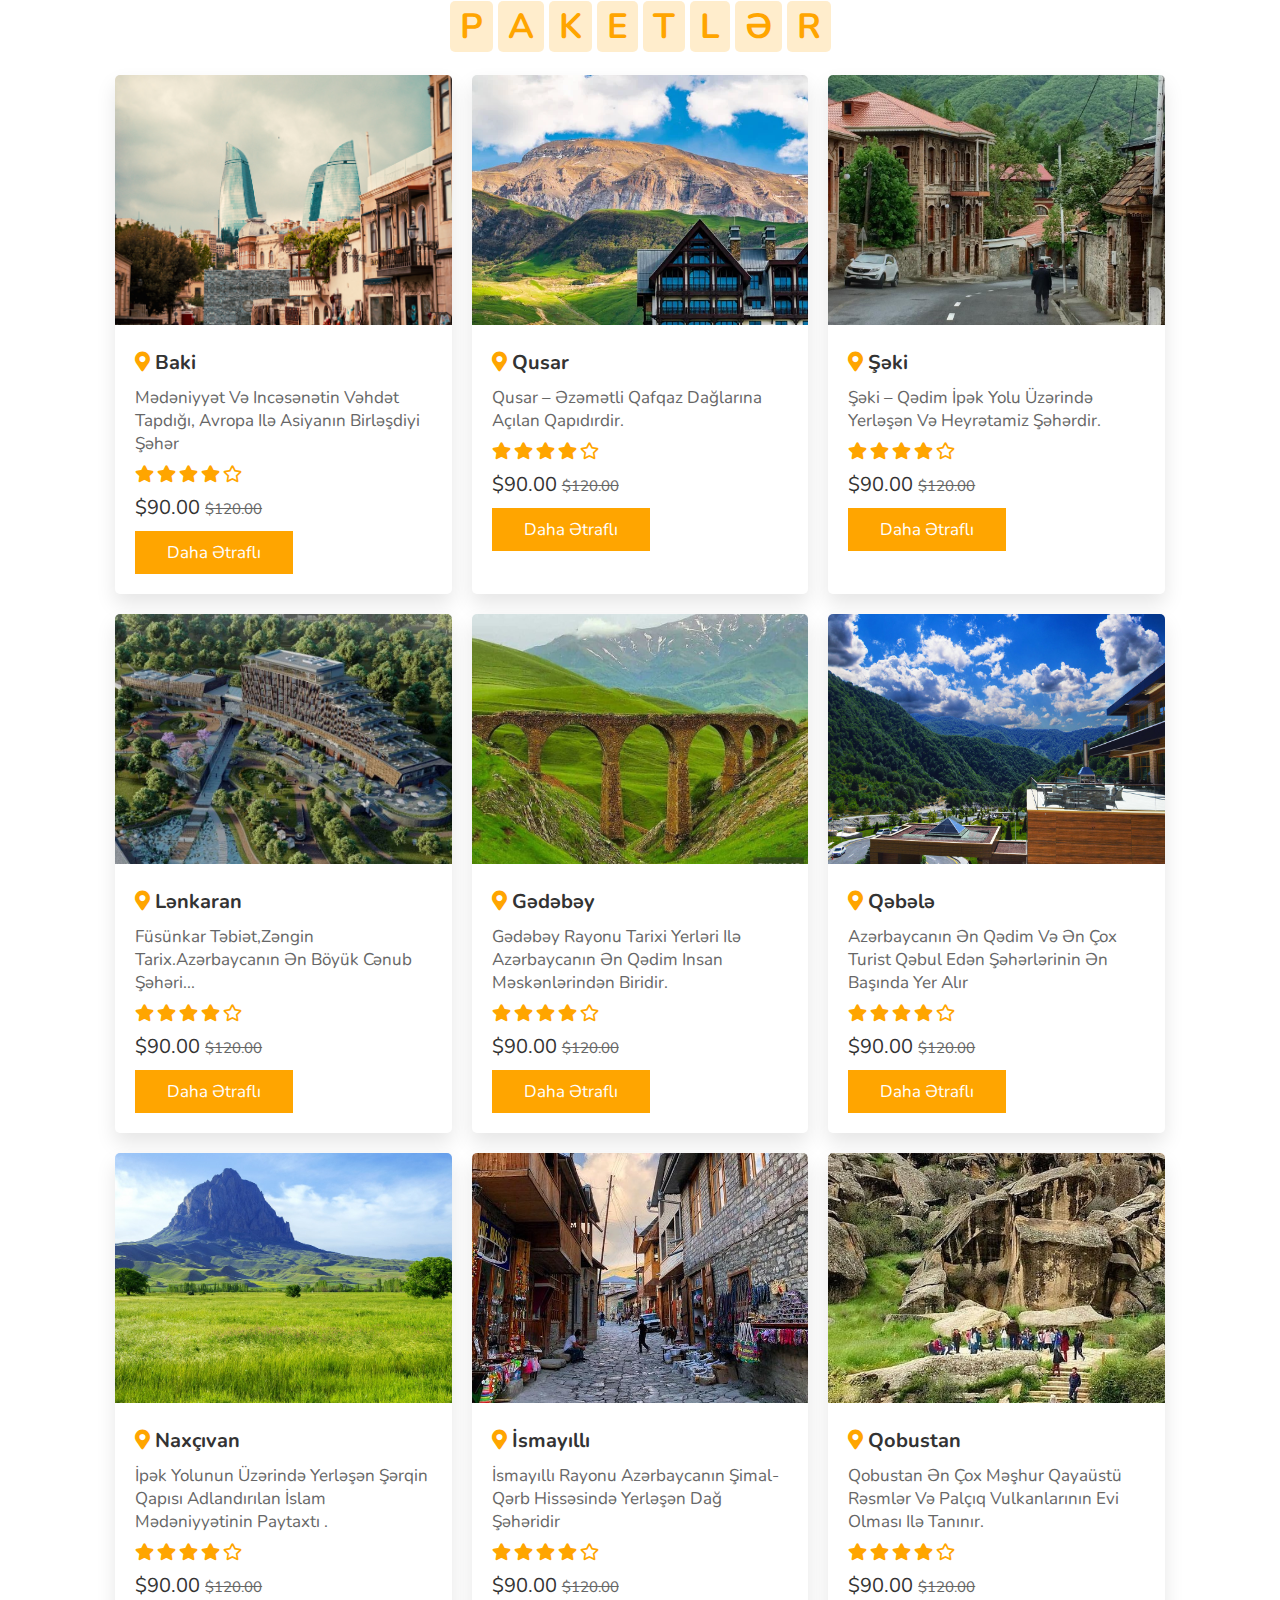
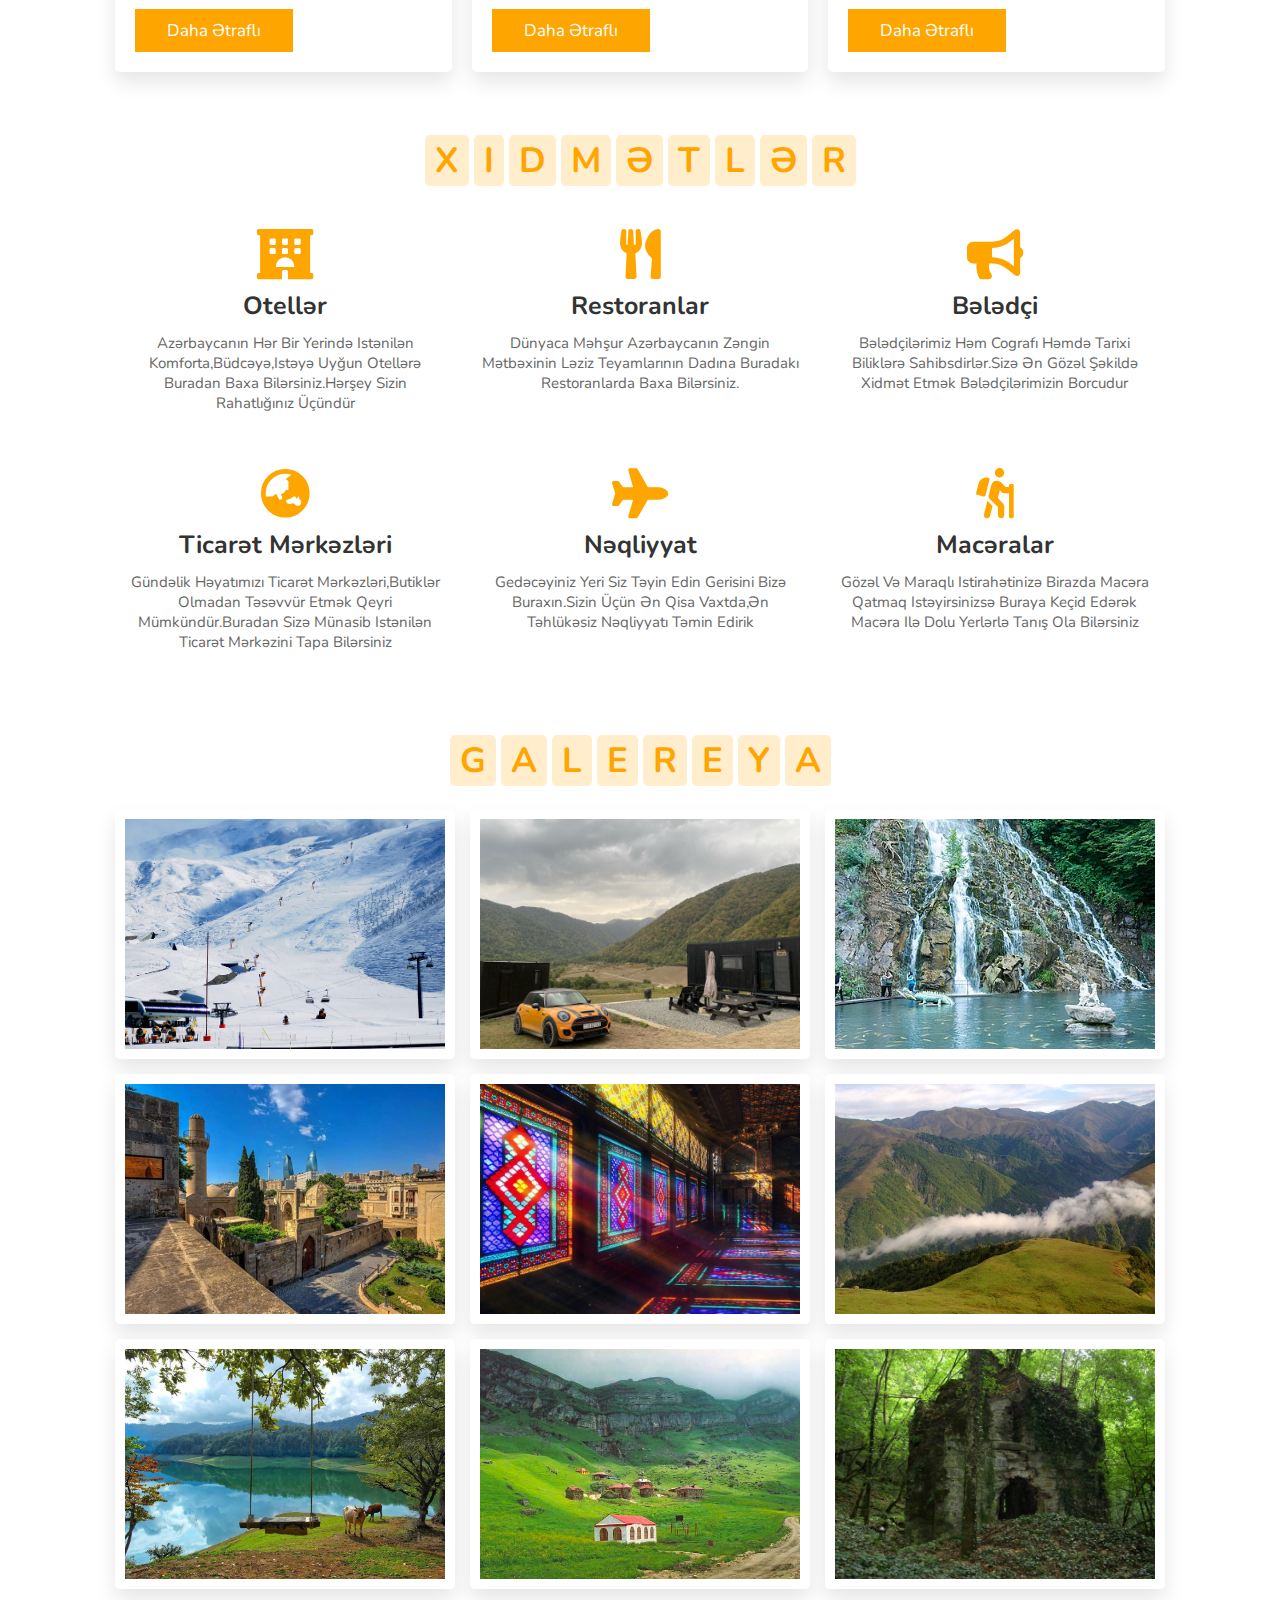
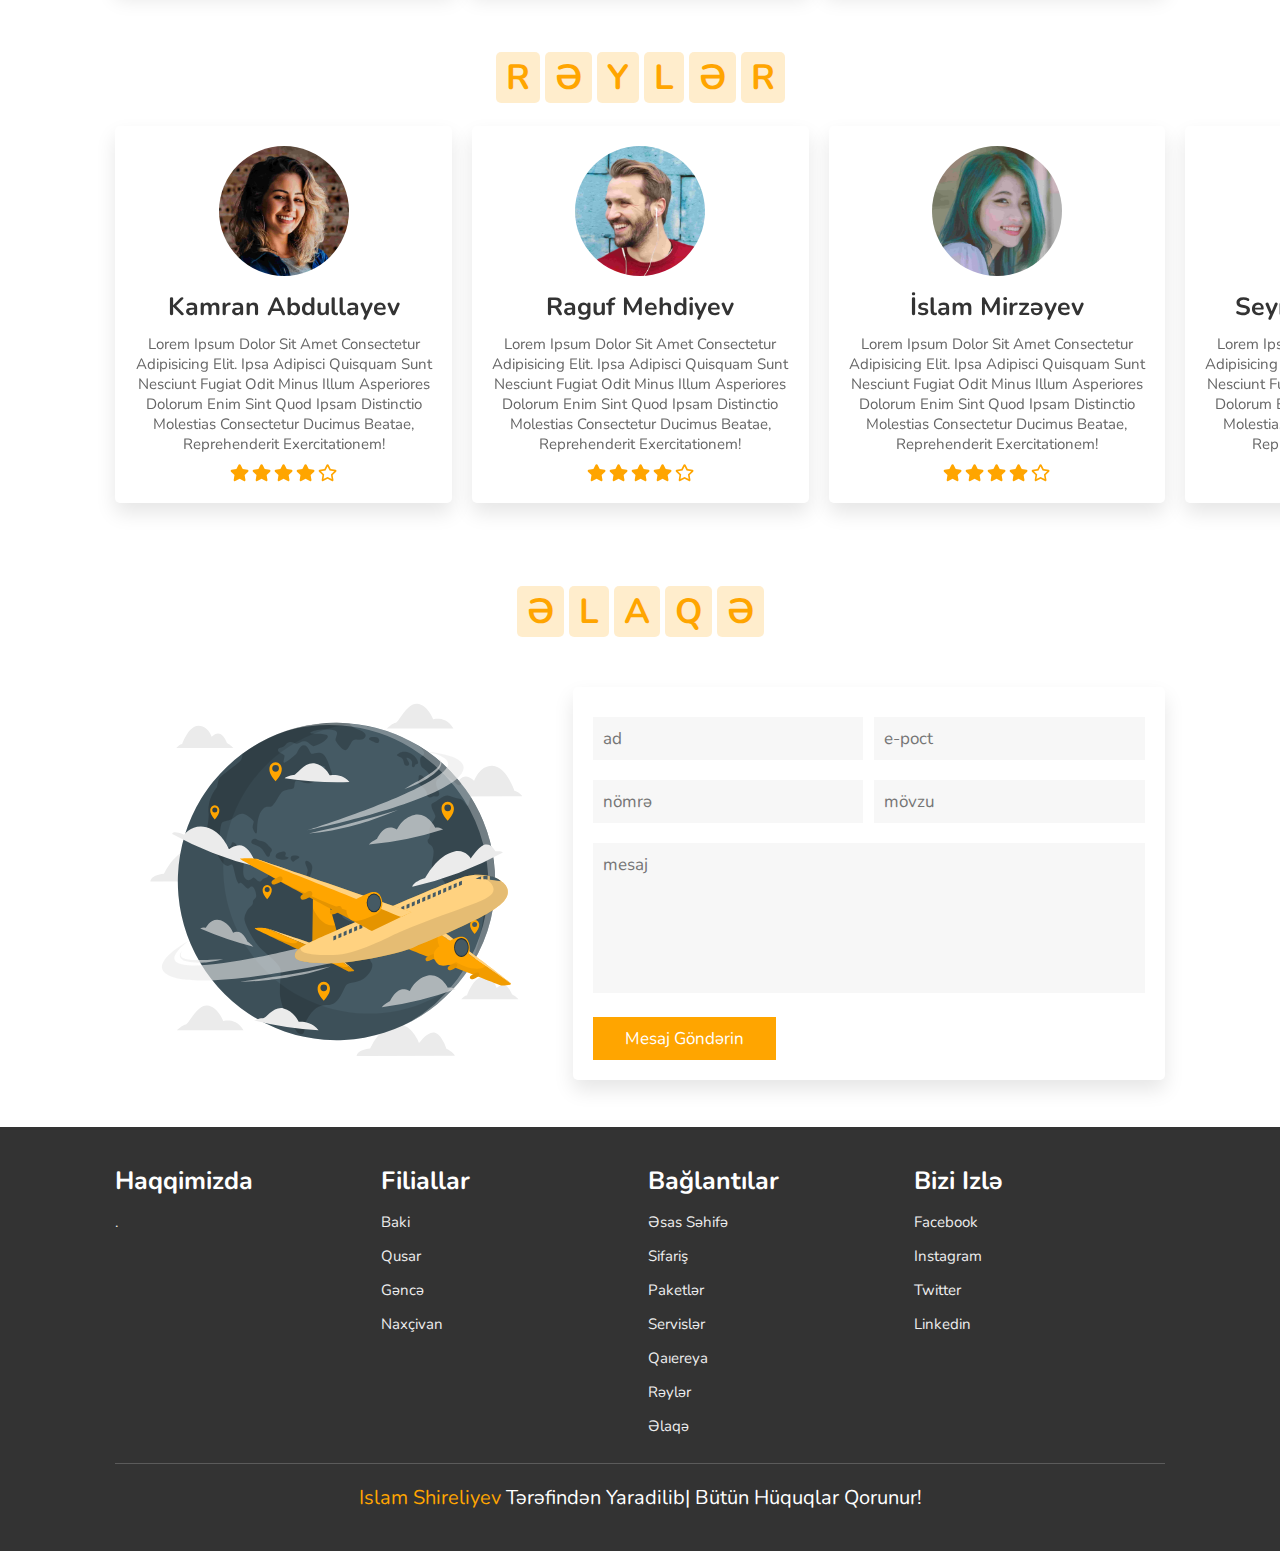
==== commit 05f192b5: "3" ====
--- a/main.html
+++ b/main.html
@@ -76,7 +76,7 @@
     <div class="content">
         <h3>Macəraya dəyər</h3>
         <p>Bizimlə yeni yerlər kəşf edin,Macəra sizi gözləyir</p>
-        <a href="#" class="btn">Daha çox kəşf edin</a>
+        <a href="#packages" class="btn">Daha çox kəşf edin</a>
     </div>
 
     <div class="controls">
@@ -175,7 +175,7 @@
                     <i class="far fa-star"></i>
                 </div>
                 <div class="price"> $90.00 <span>$120.00</span> </div>
-                <a href="#" class="btn">Daha ətraflı</a>
+                <a href="baki.html" class="btn">Daha ətraflı</a>
             </div>
         </div>
 
@@ -192,7 +192,7 @@
                     <i class="far fa-star"></i>
                 </div>
                 <div class="price"> $90.00 <span>$120.00</span> </div>
-                <a href="#" class="btn">Daha ətraflı</a>
+                <a href="qusar.html" class="btn">Daha ətraflı</a>
             </div>
         </div>
 
@@ -209,7 +209,7 @@
                     <i class="far fa-star"></i>
                 </div>
                 <div class="price"> $90.00 <span>$120.00</span> </div>
-                <a href="#" class="btn">Daha ətraflı</a>
+                <a href="seki.html" class="btn">Daha ətraflı</a>
             </div>
         </div>
 
@@ -336,7 +336,7 @@
     <div class="box-container">
 
         <div class="box">
-            <a href="#"><i class="fas fa-hotel"></i>
+            <a href="hotel.html"><i class="fas fa-hotel"></i>
                 <h3>Otellər</h3>
                 <p>Azərbaycanın hər bir yerində istənilən komforta,büdcəyə,istəyə uyğun otellərə buradan baxa bilərsiniz.Hərşey sizin rahatlığınız üçündür</p></a>
         </div>
@@ -588,20 +588,6 @@
 
 <!-- contact section ends -->
 
-<!-- brand section  -->
-<section class="brand-container">
-
-    <div class="swiper-container brand-slider">
-        <div class="swiper-wrapper">
-            <div class="swiper-slide"><img src="./assets/images/1.jpg" alt=""></div>
-            <div class="swiper-slide"><img src="./assets/images/3.jpg" alt=""></div>
-            <div class="swiper-slide"><img src="./assets/images/4.jpg" alt=""></div>
-            <div class="swiper-slide"><img src="./assets/images/5.jpg" alt=""></div>
-            <div class="swiper-slide"><img src="./assets/images/6.jpg" alt=""></div>
-        </div>
-    </div>
-
-</section>
 
 <!-- footer section  -->
 
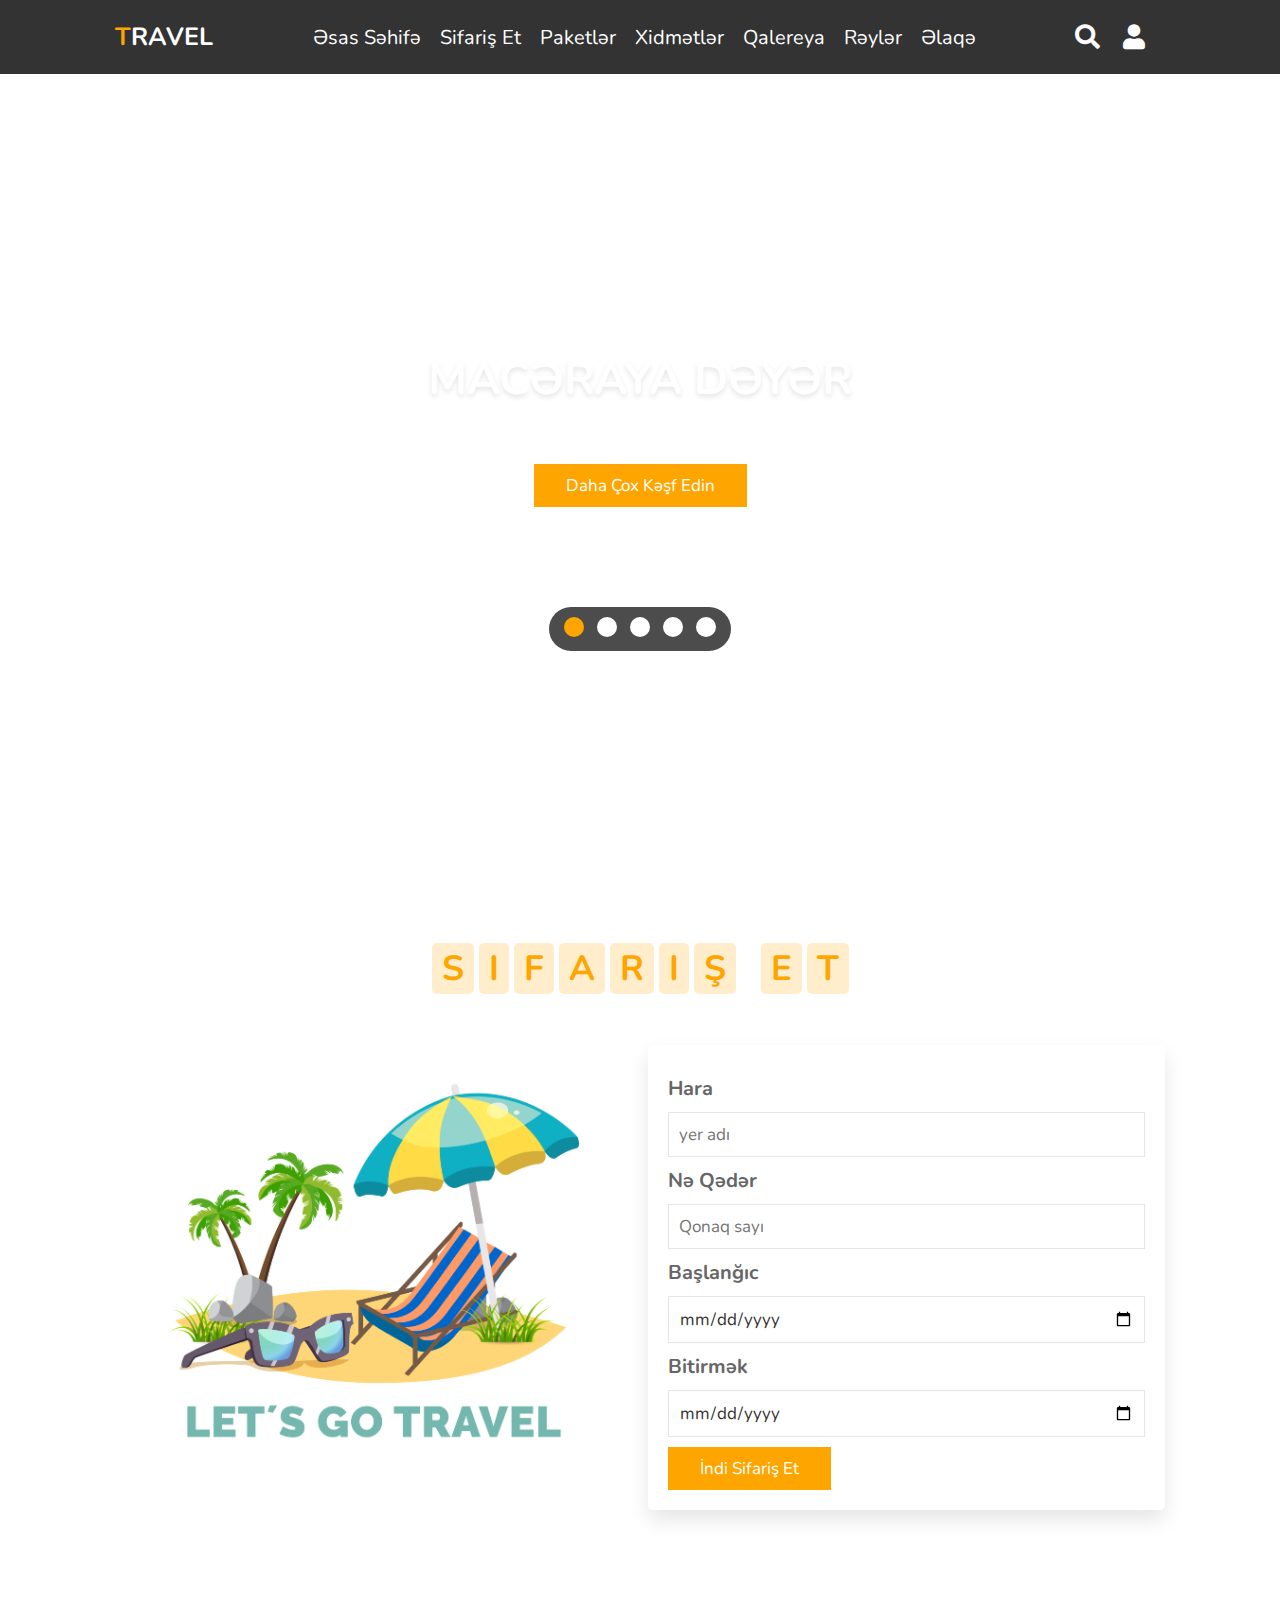
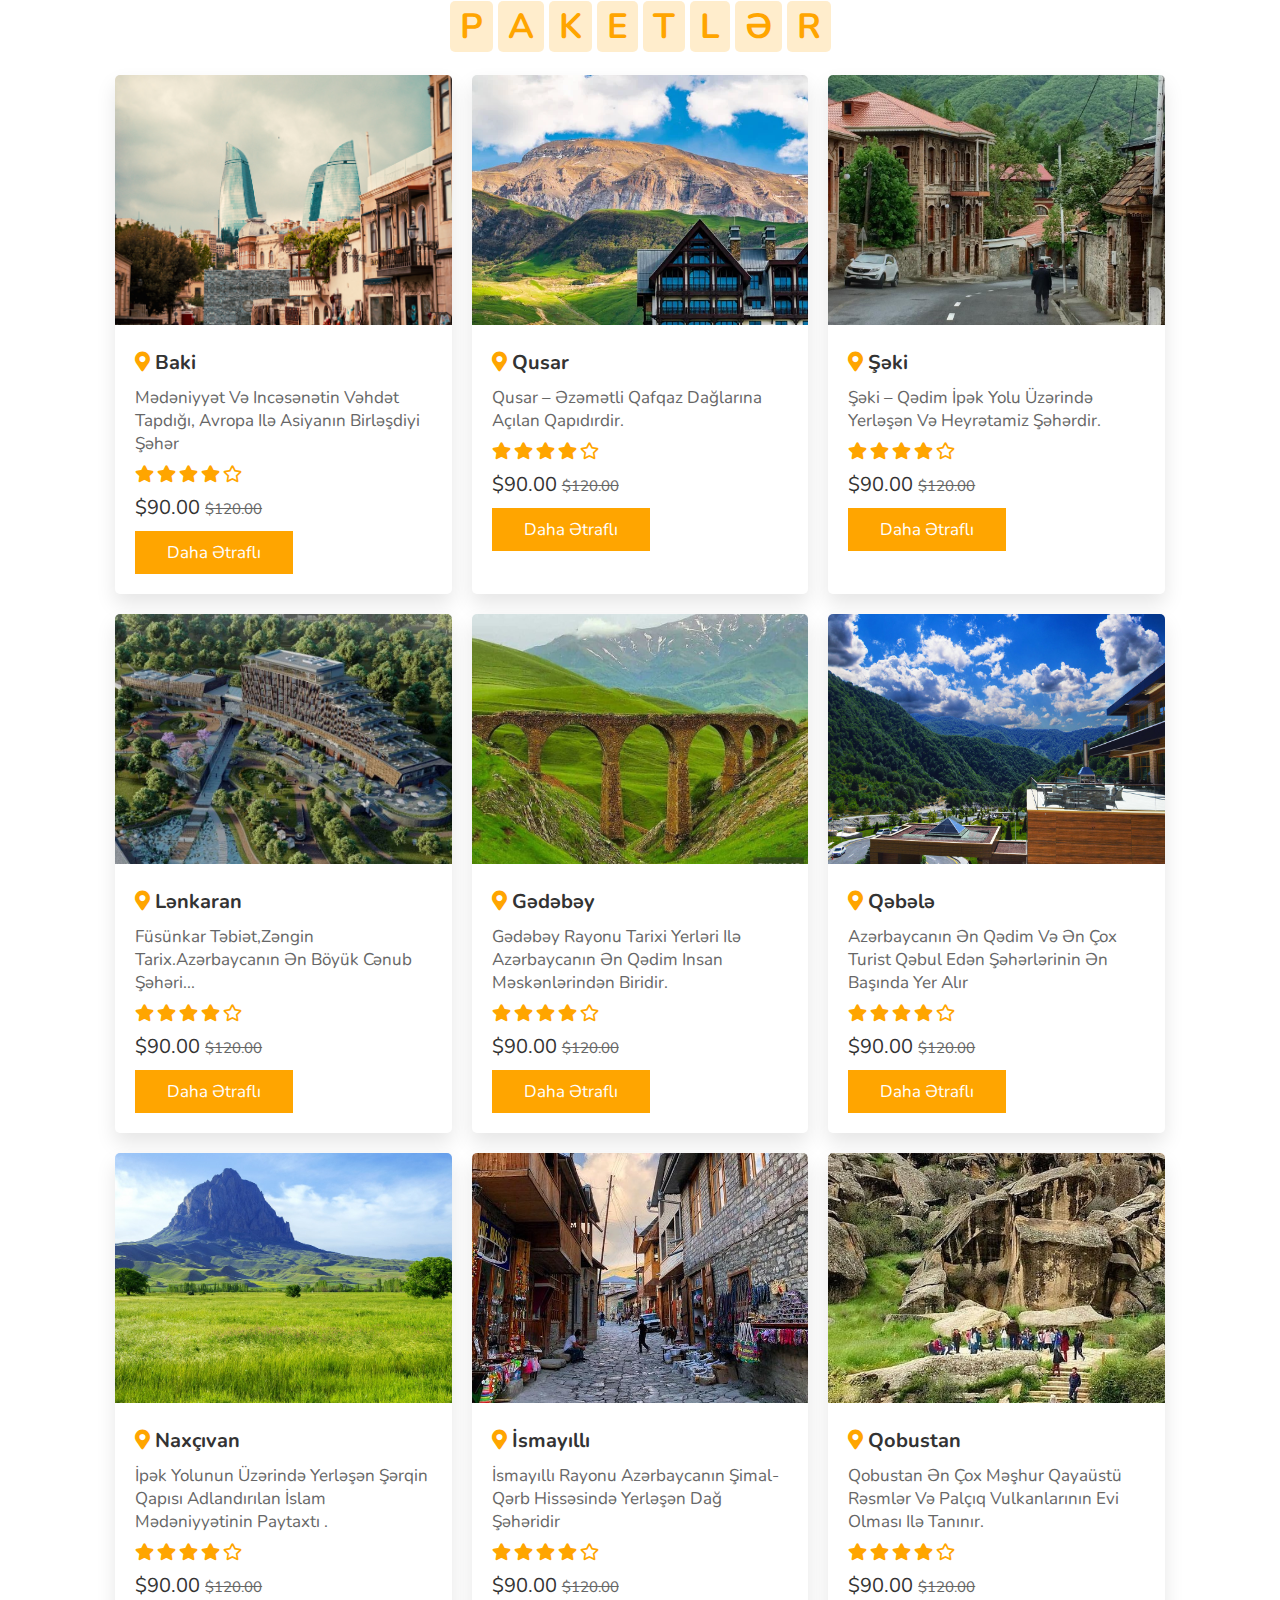
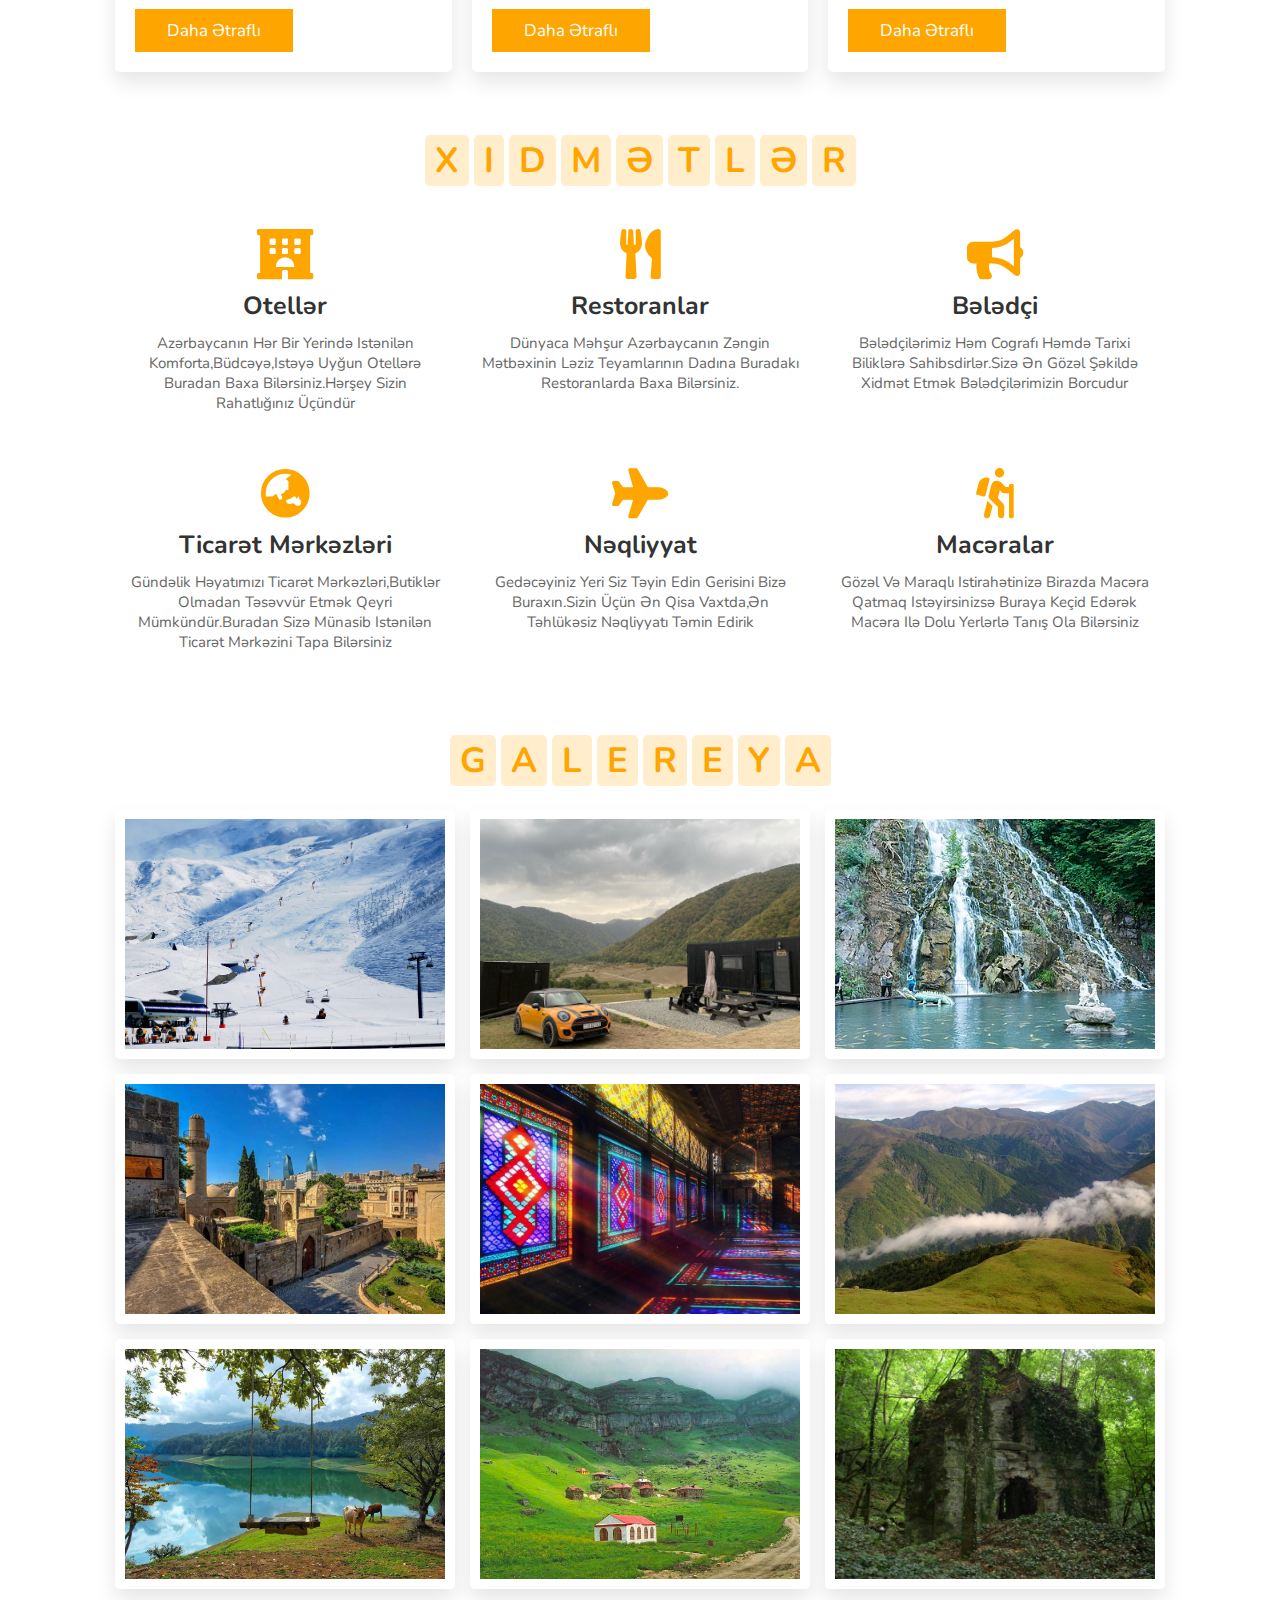
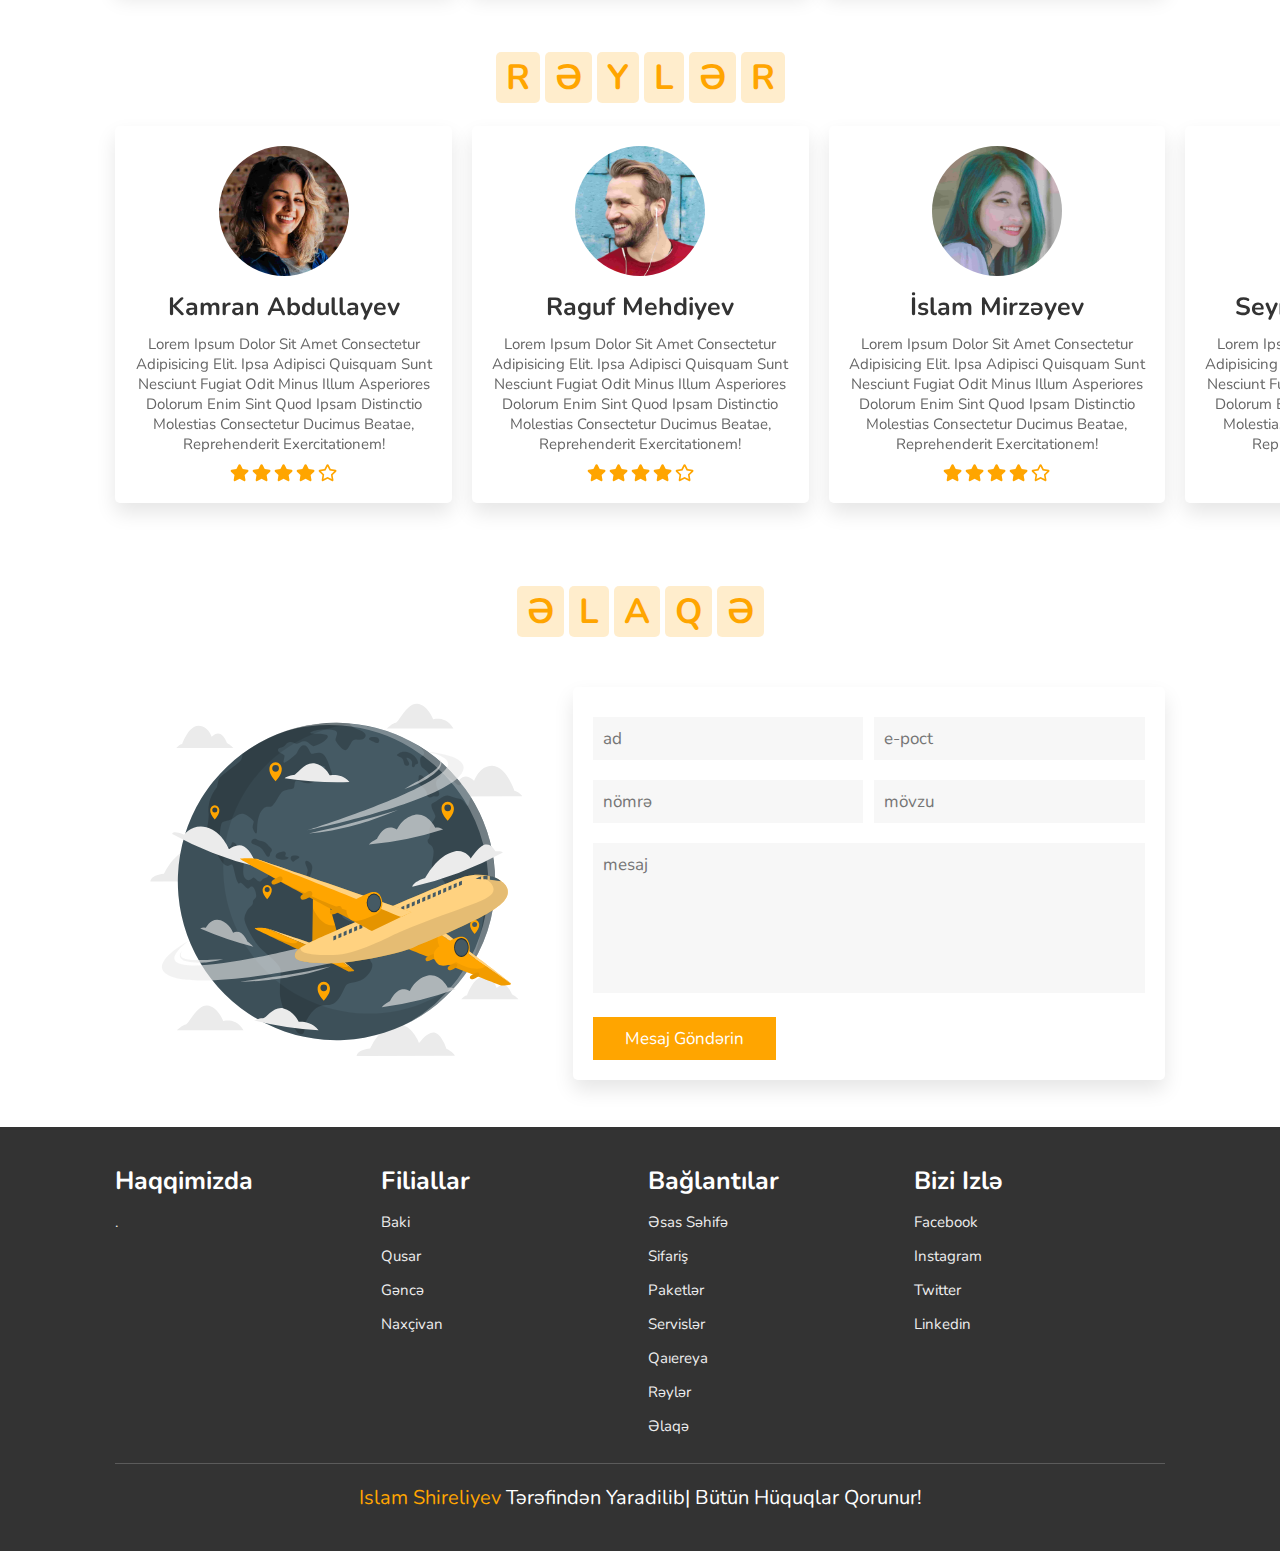
==== commit 8213eacc: "commit 4" ====
--- a/main.html
+++ b/main.html
@@ -1,105 +1,108 @@
 <!DOCTYPE html>
 <html lang="en">
-<head>
-    <meta charset="UTF-8">
-    <meta name="viewport" content="width=device-width, initial-scale=1.0">
+  <head>
+    <meta charset="UTF-8" />
+    <meta name="viewport" content="width=device-width, initial-scale=1.0" />
     <title>Ayis Travel</title>
 
-    <link rel="stylesheet" href="https://unpkg.com/swiper/swiper-bundle.min.css" />
-
-    <link rel="icon" href="./assets/images/icon/42938.jpg" >
+    <link
+      rel="stylesheet"
+      href="https://unpkg.com/swiper/swiper-bundle.min.css"
+    />
+
+    <link rel="icon" href="./assets/images/icon/42938.jpg" />
 
     <!-- font awesome cdn link  -->
-    <link rel="stylesheet" href="https://cdnjs.cloudflare.com/ajax/libs/font-awesome/5.15.3/css/all.min.css">
+    <link
+      rel="stylesheet"
+      href="https://cdnjs.cloudflare.com/ajax/libs/font-awesome/5.15.3/css/all.min.css"
+    />
 
     <!-- custom css file link  -->
-    <link rel="stylesheet" href="./assets/scss/main.css">
-
-</head>
-<body>
-    
-<!-- header section starts  -->
-
-<header>
-
-    <div id="menu-bar" class="fas fa-bars"></div>
-
-    <a href="./main.html" class="logo"><span>T</span>ravel</a>
-
-    <nav class="navbar">
+    <link rel="stylesheet" href="./assets/scss/main.css" />
+  </head>
+  <body>
+    <!-- header section starts  -->
+
+    <header>
+      <div id="menu-bar" class="fas fa-bars"></div>
+
+      <a href="./main.html" class="logo"><span>T</span>ravel</a>
+
+      <nav class="navbar">
         <a href="#home">Əsas səhifə</a>
-        <a href="#book">Sifariş et</a>
-        <a href="#packages">Paketlər</a>
+        <a href="order.html">Sifariş et</a>
+        <a href="packages.html">Paketlər</a>
         <a href="#services">Xidmətlər</a>
         <a href="#gallery">Qalereya</a>
         <a href="#review">Rəylər</a>
-        <a href="#contact">Əlaqə</a>
-    </nav>
-
-    <div class="icons">
+        <a href="contact.html">Əlaqə</a>
+      </nav>
+
+      <div class="icons">
         <i class="fas fa-search" id="search-btn"></i>
         <i class="fas fa-user" id="login-btn"></i>
-    </div>
-
-    <form action="" class="search-bar-container">
-        <input type="search" id="search-bar" placeholder="burada axtar...">
+      </div>
+
+      <form action="" class="search-bar-container">
+        <input type="search" id="search-bar" placeholder="burada axtar..." />
         <label for="search-bar" class="fas fa-search"></label>
-    </form>
-
-</header>
-
-<!-- header section ends -->
-
-<!-- login form container  -->
-
-<div class="login-form-container">
-
-    <i class="fas fa-times" id="form-close"></i>
-
-    <form action="" method="post">
+      </form>
+    </header>
+
+    <!-- header section ends -->
+
+    <!-- login form container  -->
+
+    <div class="login-form-container">
+      <i class="fas fa-times" id="form-close"></i>
+
+      <form action="" method="post">
         <h3>Daxil ol</h3>
-        <input type="email" class="box" placeholder="e-poçdunuzu daxil edin">
-        <input type="password" class="box" placeholder="Şifrənizi daxil edin">
-        <input type="submit" value="Daxil olun" class="btn">
-        <input type="checkbox" id="remember">
+        <input type="email" class="box" placeholder="e-poçdunuzu daxil edin" />
+        <input type="password" class="box" placeholder="Şifrənizi daxil edin" />
+        <input type="submit" value="Daxil olun" class="btn" />
+        <input type="checkbox" id="remember" />
         <label for="remember">Məni xatırla</label>
         <p>Parol unutmusunuz? <a href="#">Bura basın</a></p>
         <p>Hesabınız yoxdur? <a href="#">İndi qeydiyyatdan keçin</a></p>
-    </form>
-
-</div>
-
-<!-- home section starts  -->
-
-<section class="home" id="home">
-
-    <div class="content">
+      </form>
+    </div>
+
+    <!-- home section starts  -->
+
+    <section class="home" id="home">
+      <div class="content">
         <h3>Macəraya dəyər</h3>
         <p>Bizimlə yeni yerlər kəşf edin,Macəra sizi gözləyir</p>
         <a href="#packages" class="btn">Daha çox kəşf edin</a>
-    </div>
-
-    <div class="controls">
+      </div>
+
+      <div class="controls">
         <span class="vid-btn active" data-src="assets/images/vid-5.mp4"></span>
         <span class="vid-btn" data-src="assets/images/vid-2.mp4"></span>
         <span class="vid-btn" data-src="assets/images/vid-3.mp4"></span>
         <span class="vid-btn" data-src="assets/images/vid-4.mp4"></span>
         <span class="vid-btn" data-src="assets/images/vid-1.mp4"></span>
-    </div>
-
-    <div class="video-container">
-        <video src="./assets/images/vid-5.mp4" id="video-slider" loop autoplay muted></video>
-    </div>
-
-</section>
-
-<!-- home section ends -->
-
-<!-- book section starts  -->
-
-<section class="book" id="book">
-
-    <h1 class="heading">
+      </div>
+
+      <div class="video-container">
+        <video
+          src="./assets/images/vid-5.mp4"
+          id="video-slider"
+          loop
+          autoplay
+          muted
+        ></video>
+      </div>
+    </section>
+
+    <!-- home section ends -->
+
+    <!-- book section starts  -->
+
+    <section class="book" id="book">
+      <h1 class="heading">
         <span>s</span>
         <span>i</span>
         <span>f</span>
@@ -110,45 +113,41 @@
         <span class="space"></span>
         <span>e</span>
         <span>t</span>
-    </h1>
-
-    <div class="row">
-
+      </h1>
+
+      <div class="row">
         <div class="image">
-            <img src="./assets/images/book-img.jpg" alt="">
+          <img src="./assets/images/book-img.jpg" alt="" />
         </div>
 
         <form action="">
-            <div class="inputBox">
-                <h3>Hara</h3>
-                <input type="text" placeholder="yer adı">
-            </div>
-            <div class="inputBox">
-                <h3>Nə qədər</h3>
-                <input type="number" placeholder="Qonaq sayı">
-            </div>
-            <div class="inputBox">
-                <h3>başlanğıc</h3>
-                <input type="date">
-            </div>
-            <div class="inputBox">
-                <h3>Bitirmək</h3>
-                <input type="date">
-            </div>
-            <input type="submit" class="btn" value="İndi sifariş et">
+          <label class="inputBox">
+            <h3>Hara</h3>
+            <input type="text" placeholder="yer adı" />
+          </label>
+          <label class="inputBox">
+            <h3>Nə qədər</h3>
+            <input type="number" placeholder="Qonaq sayı" />
+          </label>
+          <label class="inputBox">
+            <h3>başlanğıc</h3>
+            <input type="date" />
+          </label>
+          <label class="inputBox">
+            <h3>Bitirmək</h3>
+            <input type="date" />
+          </label>
+          <input type="submit" class="btn" value="İndi sifariş et" />
         </form>
-
-    </div>
-
-</section>
-
-<!-- book section ends -->
-
-<!-- packages section starts  -->
-
-<section class="packages" id="packages">
-
-    <h1 class="heading">
+      </div>
+    </section>
+
+    <!-- book section ends -->
+
+    <!-- packages section starts  -->
+
+    <section class="packages" id="packages">
+      <h1 class="heading">
         <span>p</span>
         <span>a</span>
         <span>k</span>
@@ -157,171 +156,188 @@
         <span>l</span>
         <span>ə</span>
         <span>r</span>
-    </h1>
-
-    <div class="box-container">
-
-        <div class="box">
-            <img src="./assets/images/p-1.jpg" alt="">
-            <div class="content">
-                <h3> <i class="fas fa-map-marker-alt"></i> Baki </h3>
-                <p> Mədəniyyət və incəsənətin vəhdət tapdığı,
-                    Avropa ilə Asiyanın birləşdiyi şəhər</p>
-                <div class="stars">
-                    <i class="fas fa-star"></i>
-                    <i class="fas fa-star"></i>
-                    <i class="fas fa-star"></i>
-                    <i class="fas fa-star"></i>
-                    <i class="far fa-star"></i>
-                </div>
-                <div class="price"> $90.00 <span>$120.00</span> </div>
-                <a href="baki.html" class="btn">Daha ətraflı</a>
-            </div>
-        </div>
-
-        <div class="box">
-            <img src="./assets/images/p-2.jpg" alt="">
-            <div class="content">
-                <h3> <i class="fas fa-map-marker-alt"></i> Qusar </h3>
-                <p>Qusar – əzəmətli Qafqaz dağlarına açılan qapıdırdir.</p>
-                <div class="stars">
-                    <i class="fas fa-star"></i>
-                    <i class="fas fa-star"></i>
-                    <i class="fas fa-star"></i>
-                    <i class="fas fa-star"></i>
-                    <i class="far fa-star"></i>
-                </div>
-                <div class="price"> $90.00 <span>$120.00</span> </div>
-                <a href="qusar.html" class="btn">Daha ətraflı</a>
-            </div>
-        </div>
-
-        <div class="box">
-            <img src="./assets/images/p-3.jpg" alt="">
-            <div class="content">
-                <h3> <i class="fas fa-map-marker-alt"></i> Şəki </h3>
-                <p>Şəki – qədim İpək Yolu üzərində yerləşən və heyrətamiz  şəhərdir.</p>
-                <div class="stars">
-                    <i class="fas fa-star"></i>
-                    <i class="fas fa-star"></i>
-                    <i class="fas fa-star"></i>
-                    <i class="fas fa-star"></i>
-                    <i class="far fa-star"></i>
-                </div>
-                <div class="price"> $90.00 <span>$120.00</span> </div>
-                <a href="seki.html" class="btn">Daha ətraflı</a>
-            </div>
-        </div>
-
-        <div class="box">
-            <img src="./assets/images/p-4.jpg" alt="">
-            <div class="content">
-                <h3> <i class="fas fa-map-marker-alt"></i> Lənkaran</h3>
-                <p>Füsünkar təbiət,zəngin tarix.Azərbaycanın ən böyük cənub şəhəri...</p>
-                <div class="stars">
-                    <i class="fas fa-star"></i>
-                    <i class="fas fa-star"></i>
-                    <i class="fas fa-star"></i>
-                    <i class="fas fa-star"></i>
-                    <i class="far fa-star"></i>
-                </div>
-                <div class="price"> $90.00 <span>$120.00</span> </div>
-                <a href="#" class="btn">Daha ətraflı</a>
-            </div>
-        </div>
-
-        <div class="box">
-            <img src="./assets/images/p-5.jpg" alt="">
-            <div class="content">
-                <h3> <i class="fas fa-map-marker-alt"></i> Gədəbəy </h3>
-                <p>Gədəbəy rayonu tarixi yerləri ilə  Azərbaycanın ən qədim insan məskənlərindən biridir.</p>
-                <div class="stars">
-                    <i class="fas fa-star"></i>
-                    <i class="fas fa-star"></i>
-                    <i class="fas fa-star"></i>
-                    <i class="fas fa-star"></i>
-                    <i class="far fa-star"></i>
-                </div>
-                <div class="price"> $90.00 <span>$120.00</span> </div>
-                <a href="#" class="btn">Daha ətraflı</a>
-            </div>
-        </div>
-
-        <div class="box">
-            <img src="./assets/images/p-6.jpg" alt="">
-            <div class="content">
-                <h3> <i class="fas fa-map-marker-alt"></i> Qəbələ</h3>
-                <p>Azərbaycanın ən qədim və ən çox turist qəbul edən şəhərlərinin ən başında yer alır</p>
-                <div class="stars">
-                    <i class="fas fa-star"></i>
-                    <i class="fas fa-star"></i>
-                    <i class="fas fa-star"></i>
-                    <i class="fas fa-star"></i>
-                    <i class="far fa-star"></i>
-                </div>
-                <div class="price"> $90.00 <span>$120.00</span> </div>
-                <a href="#" class="btn">Daha ətraflı</a>
-            </div>
-        </div>
-        <div class="box">
-            <img src="./assets/images/p-7.jpg" alt="">
-            <div class="content">
-                <h3> <i class="fas fa-map-marker-alt"></i> Naxçıvan </h3>
-                <p>İpək Yolunun üzərində yerləşən Şərqin qapısı adlandırılan İslam mədəniyyətinin paytaxtı .</p>
-                <div class="stars">
-                    <i class="fas fa-star"></i>
-                    <i class="fas fa-star"></i>
-                    <i class="fas fa-star"></i>
-                    <i class="fas fa-star"></i>
-                    <i class="far fa-star"></i>
-                </div>
-                <div class="price"> $90.00 <span>$120.00</span> </div>
-                <a href="#" class="btn">Daha ətraflı</a>
-            </div>
-        </div>
-        <div class="box">
-            <img src="./assets/images/p-8.jpg" alt="">
-            <div class="content">
-                <h3> <i class="fas fa-map-marker-alt"></i> İsmayıllı </h3>
-                <p>İsmayıllı rayonu Azərbaycanın şimal-qərb hissəsində yerləşən dağ şəhəridir</p>
-                <div class="stars">
-                    <i class="fas fa-star"></i>
-                    <i class="fas fa-star"></i>
-                    <i class="fas fa-star"></i>
-                    <i class="fas fa-star"></i>
-                    <i class="far fa-star"></i>
-                </div>
-                <div class="price"> $90.00 <span>$120.00</span> </div>
-                <a href="#" class="btn">Daha ətraflı</a>
-            </div>
-        </div>
-        <div class="box">
-            <img src="./assets/images/p-9.jpg" alt="">
-            <div class="content">
-                <h3> <i class="fas fa-map-marker-alt"></i> Qobustan </h3>
-                <p>Qobustan ən çox məşhur qayaüstü rəsmlər və palçıq vulkanlarının evi olması ilə tanınır.</p>
-                <div class="stars">
-                    <i class="fas fa-star"></i>
-                    <i class="fas fa-star"></i>
-                    <i class="fas fa-star"></i>
-                    <i class="fas fa-star"></i>
-                    <i class="far fa-star"></i>
-                </div>
-                <div class="price"> $90.00 <span>$120.00</span> </div>
-                <a href="#" class="btn">Daha ətraflı</a>
-            </div>
-        </div>
-
-    </div>
-
-</section>
-
-<!-- packages section ends -->
-<!-- services section starts  -->
-
-<section class="services" id="services">
-
-    <h1 class="heading">
+      </h1>
+
+      <div class="box-container">
+        <div class="box">
+          <img src="./assets/images/p-1.jpg" alt="" />
+          <div class="content">
+            <h3><i class="fas fa-map-marker-alt"></i> Baki</h3>
+            <p>
+              Mədəniyyət və incəsənətin vəhdət tapdığı, Avropa ilə Asiyanın
+              birləşdiyi şəhər
+            </p>
+            <div class="stars">
+              <i class="fas fa-star"></i>
+              <i class="fas fa-star"></i>
+              <i class="fas fa-star"></i>
+              <i class="fas fa-star"></i>
+              <i class="far fa-star"></i>
+            </div>
+            <div class="price">$90.00 <span>$120.00</span></div>
+            <a href="baki.html" class="btn">Daha ətraflı</a>
+          </div>
+        </div>
+
+        <div class="box">
+          <img src="./assets/images/p-2.jpg" alt="" />
+          <div class="content">
+            <h3><i class="fas fa-map-marker-alt"></i> Qusar</h3>
+            <p>Qusar – əzəmətli Qafqaz dağlarına açılan qapıdırdir.</p>
+            <div class="stars">
+              <i class="fas fa-star"></i>
+              <i class="fas fa-star"></i>
+              <i class="fas fa-star"></i>
+              <i class="fas fa-star"></i>
+              <i class="far fa-star"></i>
+            </div>
+            <div class="price">$90.00 <span>$120.00</span></div>
+            <a href="qusar.html" class="btn">Daha ətraflı</a>
+          </div>
+        </div>
+
+        <div class="box">
+          <img src="./assets/images/p-3.jpg" alt="" />
+          <div class="content">
+            <h3><i class="fas fa-map-marker-alt"></i> Şəki</h3>
+            <p>
+              Şəki – qədim İpək Yolu üzərində yerləşən və heyrətamiz şəhərdir.
+            </p>
+            <div class="stars">
+              <i class="fas fa-star"></i>
+              <i class="fas fa-star"></i>
+              <i class="fas fa-star"></i>
+              <i class="fas fa-star"></i>
+              <i class="far fa-star"></i>
+            </div>
+            <div class="price">$90.00 <span>$120.00</span></div>
+            <a href="seki.html" class="btn">Daha ətraflı</a>
+          </div>
+        </div>
+
+        <div class="box">
+          <img src="./assets/images/p-4.jpg" alt="" />
+          <div class="content">
+            <h3><i class="fas fa-map-marker-alt"></i> Lənkaran</h3>
+            <p>
+              Füsünkar təbiət,zəngin tarix.Azərbaycanın ən böyük cənub şəhəri...
+            </p>
+            <div class="stars">
+              <i class="fas fa-star"></i>
+              <i class="fas fa-star"></i>
+              <i class="fas fa-star"></i>
+              <i class="fas fa-star"></i>
+              <i class="far fa-star"></i>
+            </div>
+            <div class="price">$90.00 <span>$120.00</span></div>
+            <a href="#" class="btn">Daha ətraflı</a>
+          </div>
+        </div>
+
+        <div class="box">
+          <img src="./assets/images/p-5.jpg" alt="" />
+          <div class="content">
+            <h3><i class="fas fa-map-marker-alt"></i> Gədəbəy</h3>
+            <p>
+              Gədəbəy rayonu tarixi yerləri ilə Azərbaycanın ən qədim insan
+              məskənlərindən biridir.
+            </p>
+            <div class="stars">
+              <i class="fas fa-star"></i>
+              <i class="fas fa-star"></i>
+              <i class="fas fa-star"></i>
+              <i class="fas fa-star"></i>
+              <i class="far fa-star"></i>
+            </div>
+            <div class="price">$90.00 <span>$120.00</span></div>
+            <a href="#" class="btn">Daha ətraflı</a>
+          </div>
+        </div>
+
+        <div class="box">
+          <img src="./assets/images/p-6.jpg" alt="" />
+          <div class="content">
+            <h3><i class="fas fa-map-marker-alt"></i> Qəbələ</h3>
+            <p>
+              Azərbaycanın ən qədim və ən çox turist qəbul edən şəhərlərinin ən
+              başında yer alır
+            </p>
+            <div class="stars">
+              <i class="fas fa-star"></i>
+              <i class="fas fa-star"></i>
+              <i class="fas fa-star"></i>
+              <i class="fas fa-star"></i>
+              <i class="far fa-star"></i>
+            </div>
+            <div class="price">$90.00 <span>$120.00</span></div>
+            <a href="#" class="btn">Daha ətraflı</a>
+          </div>
+        </div>
+        <div class="box">
+          <img src="./assets/images/p-7.jpg" alt="" />
+          <div class="content">
+            <h3><i class="fas fa-map-marker-alt"></i> Naxçıvan</h3>
+            <p>
+              İpək Yolunun üzərində yerləşən Şərqin qapısı adlandırılan İslam
+              mədəniyyətinin paytaxtı .
+            </p>
+            <div class="stars">
+              <i class="fas fa-star"></i>
+              <i class="fas fa-star"></i>
+              <i class="fas fa-star"></i>
+              <i class="fas fa-star"></i>
+              <i class="far fa-star"></i>
+            </div>
+            <div class="price">$90.00 <span>$120.00</span></div>
+            <a href="#" class="btn">Daha ətraflı</a>
+          </div>
+        </div>
+        <div class="box">
+          <img src="./assets/images/p-8.jpg" alt="" />
+          <div class="content">
+            <h3><i class="fas fa-map-marker-alt"></i> İsmayıllı</h3>
+            <p>
+              İsmayıllı rayonu Azərbaycanın şimal-qərb hissəsində yerləşən dağ
+              şəhəridir
+            </p>
+            <div class="stars">
+              <i class="fas fa-star"></i>
+              <i class="fas fa-star"></i>
+              <i class="fas fa-star"></i>
+              <i class="fas fa-star"></i>
+              <i class="far fa-star"></i>
+            </div>
+            <div class="price">$90.00 <span>$120.00</span></div>
+            <a href="#" class="btn">Daha ətraflı</a>
+          </div>
+        </div>
+        <div class="box">
+          <img src="./assets/images/p-9.jpg" alt="" />
+          <div class="content">
+            <h3><i class="fas fa-map-marker-alt"></i> Qobustan</h3>
+            <p>
+              Qobustan ən çox məşhur qayaüstü rəsmlər və palçıq vulkanlarının
+              evi olması ilə tanınır.
+            </p>
+            <div class="stars">
+              <i class="fas fa-star"></i>
+              <i class="fas fa-star"></i>
+              <i class="fas fa-star"></i>
+              <i class="fas fa-star"></i>
+              <i class="far fa-star"></i>
+            </div>
+            <div class="price">$90.00 <span>$120.00</span></div>
+            <a href="#" class="btn">Daha ətraflı</a>
+          </div>
+        </div>
+      </div>
+    </section>
+
+    <!-- packages section ends -->
+    <!-- services section starts  -->
+
+    <section class="services" id="services">
+      <h1 class="heading">
         <span>x</span>
         <span>i</span>
         <span>d</span>
@@ -331,52 +347,72 @@
         <span>l</span>
         <span>ə</span>
         <span>r</span>
-    </h1>
-
-    <div class="box-container">
-
-        <div class="box">
-            <a href="hotel.html"><i class="fas fa-hotel"></i>
-                <h3>Otellər</h3>
-                <p>Azərbaycanın hər bir yerində istənilən komforta,büdcəyə,istəyə uyğun otellərə buradan baxa bilərsiniz.Hərşey sizin rahatlığınız üçündür</p></a>
-        </div>
-        <div class="box">
-           <a href="./restaurant.html"> <i class="fas fa-utensils"></i>
+      </h1>
+
+      <div class="box-container">
+        <div class="box">
+          <a href="hotel.html"
+            ><i class="fas fa-hotel"></i>
+            <h3>Otellər</h3>
+            <p>
+              Azərbaycanın hər bir yerində istənilən komforta,büdcəyə,istəyə
+              uyğun otellərə buradan baxa bilərsiniz.Hərşey sizin rahatlığınız
+              üçündür
+            </p></a
+          >
+        </div>
+        <div class="box">
+          <a href="./restaurant.html">
+            <i class="fas fa-utensils"></i>
             <h3>Restoranlar</h3>
-            <p>Dünyaca məhşur Azərbaycanın zəngin mətbəxinin ləziz teyamlarının dadına buradakı restoranlarda baxa bilərsiniz.</p></a>
-        </div>
-        <div class="box">
-            <i class="fas fa-bullhorn"></i>
-            <h3>Bələdçi</h3>
-            <p>Bələdçilərimiz həm cografı həmdə tarixi biliklərə sahibsdirlər.Sizə ən gözəl şəkildə xidmət etmək bələdçilərimizin borcudur</p>
-        </div>
-        <div class="box">
-            <i class="fas fa-globe-asia"></i>
-            <h3>Ticarət mərkəzləri</h3>
-            <p>Gündəlik həyatımızı ticarət mərkəzləri,butiklər olmadan təsəvvür etmək qeyri mümkündür.Buradan sizə münasib istənilən ticarət mərkəzini tapa bilərsiniz </p>
-        </div>
-        <div class="box">
-            <i class="fas fa-plane"></i>
-            <h3>Nəqliyyat</h3>
-            <p>Gedəcəyiniz yeri siz təyin edin gerisini bizə buraxın.Sizin üçün ən qisa vaxtda,ən təhlükəsiz nəqliyyatı təmin edirik </p>
-        </div>
-        <div class="box">
-            <i class="fas fa-hiking"></i>
-            <h3>Macəralar</h3>
-            <p>Gözəl və maraqlı istirahətinizə birazda macəra qatmaq istəyirsinizsə buraya keçid edərək macəra ilə dolu yerlərlə tanış ola bilərsiniz</p>
-        </div>
-
-    </div>
-
-</section>
-
-<!-- services section ends -->
-
-<!-- gallery section starts  -->
-
-<section class="gallery" id="gallery">
-
-    <h1 class="heading">
+            <p>
+              Dünyaca məhşur Azərbaycanın zəngin mətbəxinin ləziz teyamlarının
+              dadına buradakı restoranlarda baxa bilərsiniz.
+            </p></a
+          >
+        </div>
+        <div class="box">
+          <i class="fas fa-bullhorn"></i>
+          <h3>Bələdçi</h3>
+          <p>
+            Bələdçilərimiz həm cografı həmdə tarixi biliklərə sahibsdirlər.Sizə
+            ən gözəl şəkildə xidmət etmək bələdçilərimizin borcudur
+          </p>
+        </div>
+        <div class="box">
+          <i class="fas fa-globe-asia"></i>
+          <h3>Ticarət mərkəzləri</h3>
+          <p>
+            Gündəlik həyatımızı ticarət mərkəzləri,butiklər olmadan təsəvvür
+            etmək qeyri mümkündür.Buradan sizə münasib istənilən ticarət
+            mərkəzini tapa bilərsiniz
+          </p>
+        </div>
+        <div class="box">
+          <i class="fas fa-plane"></i>
+          <h3>Nəqliyyat</h3>
+          <p>
+            Gedəcəyiniz yeri siz təyin edin gerisini bizə buraxın.Sizin üçün ən
+            qisa vaxtda,ən təhlükəsiz nəqliyyatı təmin edirik
+          </p>
+        </div>
+        <div class="box">
+          <i class="fas fa-hiking"></i>
+          <h3>Macəralar</h3>
+          <p>
+            Gözəl və maraqlı istirahətinizə birazda macəra qatmaq istəyirsinizsə
+            buraya keçid edərək macəra ilə dolu yerlərlə tanış ola bilərsiniz
+          </p>
+        </div>
+      </div>
+    </section>
+
+    <!-- services section ends -->
+
+    <!-- gallery section starts  -->
+
+    <section class="gallery" id="gallery">
+      <h1 class="heading">
         <span>g</span>
         <span>a</span>
         <span>l</span>
@@ -385,270 +421,296 @@
         <span>e</span>
         <span>y</span>
         <span>a</span>
-    </h1>
-
-    <div class="box-container">
-
-        <div class="box">
-            <img src="./assets/images/g-1.jpg" alt="https://www.instagram.com/p/CmjkBtgMOWj/?utm_source=ig_web_copy_link">
-            <div class="content">
-                <h3>Şahdağ macərası</h3>
-                <p> Heyrətamiz dərəcədə gözəl, sanki zamandan gizlədilmiş cənnət olan Şahdağ insanlara unudulmayacaq təəssüratlar bağışlayır. </p>
-                <a href="#" class="btn">Daha çox</a>
-            </div>
-        </div>
-        <div class="box">
-            <img src="./assets/images/g-2.jpg" alt="">
-            <div class="content">
-                <h3>Runaway Hause</h3>
-                <p>İsmayıllının Qalacıq kəndində yerləşən bu yer şəhərdən,səs küydən uzaqlaşıb dinclik tapmaq üçün əla bir yerdir.</p>
-                <a href="#" class="btn">Daha çox</a>
-            </div>
-        </div>
-        <div class="box">
-            <img src="./assets/images/g-3.jpg" alt="">
-            <div class="content">
-                <h3>Xalxal şəlaləsi</h3>
-                <p>Oğuz rayonunun Xalxal kəndində yerləşən bu şəlalə insan əli ilə suni şəkildə duzələrək ayrı bir gözəllık bəxş edir</p>
-                <a href="#" class="btn">Daha çox</a>
-            </div>
-        </div>
-        <div class="box">
-            <img src="./assets/images/g-4.jpg" alt="">
-            <div class="content">
-                <h3>İçərişəhər</h3>
-                <p>Şirvanşahlar dövləti zamanında esası qoyulan bu şəhər 100 illiklər keçməsinə baxmayaraq hələdə öz əzəmətini saxlayır </p>
-                <a href="#" class="btn">Daha çox</a>
-            </div>
-        </div>
-        <div class="box">
-            <img src="./assets/images/g-5.jpg" alt="">
-            <div class="content">
-                <h3>Şəki Xansarayı</h3>
-                <p>XVIII əsr Azərbaycan memarlığının incilərindən sayılan Şəki Xan sarayı həm də özünəməxsus estetikası olan divar rəsmləri ilə məşhurdur.
-                </p>
-                <a href="#" class="btn">Daha çox</a>
-            </div>
-        </div>
-        <div class="box">
-            <img src="./assets/images/g-6.jpg" alt="">
-            <div class="content">
-                <h3>Qizilağac qoruğu</h3>
-                <p>Qızılağac Dövlət Təbiət Qoruğu respublikamızda sahəsinə görə birinci, yaranma tarixinə görə isə üçüncü qoruqdur.</p>
-                <a href="#" class="btn">Daha çox</a>
-            </div>
-        </div>
-        <div class="box">
-            <img src="./assets/images/g-7.jpg" alt="">
-            <div class="content">
-                <h3>Xanbulan kəndi</h3>
-                <p>Kənd meşəliklə əhatə olunub və burada istirahət mərkəzləri fəaliyyət göstərir. Xanbulan gölü isə görənləri heyran edir.</p>
-                <a href="#" class="btn">Daha çox</a>
-            </div>
-        </div>
-        <div class="box">
-            <img src="./assets/images/g-8.jpg" alt="">
-            <div class="content">
-                <h3>Ləzə kəndi</h3>
-                <p>Laza kəndi Qafqaz sıra dağlarının şimal-şərqində dəniz səviyyəsindən 4242m hündürlükdə yerləşən kəntdir</p>
-                <a href="#" class="btn">Daha çox</a>
-            </div>
-        </div>
-        <div class="box">
-            <img src="./assets/images/g-9.jpg" alt="">
-            <div class="content">
-                <h3> Katex, Balakən</h3>
-                <p>Katex kəndi Azərbaycanın qədim yaşayış məskənlərindən biridir.Kənddəki Katexçay şəlaləsi isə Azərbaycanda ən məşhur şəlalələrdən biridir</p>
-                <a href="#" class="btn">Daha çox</a>
-            </div>
-        </div>
-
-    </div>
-
-</section>
-
-<!-- gallery section ends -->
-
-<!-- review section starts  -->
-
-<section class="review" id="review">
-
-    <h1 class="heading">
+      </h1>
+
+      <div class="box-container">
+        <div class="box">
+          <img
+            src="./assets/images/g-1.jpg"
+            alt="https://www.instagram.com/p/CmjkBtgMOWj/?utm_source=ig_web_copy_link"
+          />
+          <div class="content">
+            <h3>Şahdağ macərası</h3>
+            <p>
+              Heyrətamiz dərəcədə gözəl, sanki zamandan gizlədilmiş cənnət olan
+              Şahdağ insanlara unudulmayacaq təəssüratlar bağışlayır.
+            </p>
+            <a href="#" class="btn">Daha çox</a>
+          </div>
+        </div>
+        <div class="box">
+          <img src="./assets/images/g-2.jpg" alt="" />
+          <div class="content">
+            <h3>Runaway Hause</h3>
+            <p>
+              İsmayıllının Qalacıq kəndində yerləşən bu yer şəhərdən,səs küydən
+              uzaqlaşıb dinclik tapmaq üçün əla bir yerdir.
+            </p>
+            <a href="#" class="btn">Daha çox</a>
+          </div>
+        </div>
+        <div class="box">
+          <img src="./assets/images/g-3.jpg" alt="" />
+          <div class="content">
+            <h3>Xalxal şəlaləsi</h3>
+            <p>
+              Oğuz rayonunun Xalxal kəndində yerləşən bu şəlalə insan əli ilə
+              suni şəkildə duzələrək ayrı bir gözəllık bəxş edir
+            </p>
+            <a href="#" class="btn">Daha çox</a>
+          </div>
+        </div>
+        <div class="box">
+          <img src="./assets/images/g-4.jpg" alt="" />
+          <div class="content">
+            <h3>İçərişəhər</h3>
+            <p>
+              Şirvanşahlar dövləti zamanında esası qoyulan bu şəhər 100 illiklər
+              keçməsinə baxmayaraq hələdə öz əzəmətini saxlayır
+            </p>
+            <a href="#" class="btn">Daha çox</a>
+          </div>
+        </div>
+        <div class="box">
+          <img src="./assets/images/g-5.jpg" alt="" />
+          <div class="content">
+            <h3>Şəki Xansarayı</h3>
+            <p>
+              XVIII əsr Azərbaycan memarlığının incilərindən sayılan Şəki Xan
+              sarayı həm də özünəməxsus estetikası olan divar rəsmləri ilə
+              məşhurdur.
+            </p>
+            <a href="#" class="btn">Daha çox</a>
+          </div>
+        </div>
+        <div class="box">
+          <img src="./assets/images/g-6.jpg" alt="" />
+          <div class="content">
+            <h3>Qizilağac qoruğu</h3>
+            <p>
+              Qızılağac Dövlət Təbiət Qoruğu respublikamızda sahəsinə görə
+              birinci, yaranma tarixinə görə isə üçüncü qoruqdur.
+            </p>
+            <a href="#" class="btn">Daha çox</a>
+          </div>
+        </div>
+        <div class="box">
+          <img src="./assets/images/g-7.jpg" alt="" />
+          <div class="content">
+            <h3>Xanbulan kəndi</h3>
+            <p>
+              Kənd meşəliklə əhatə olunub və burada istirahət mərkəzləri
+              fəaliyyət göstərir. Xanbulan gölü isə görənləri heyran edir.
+            </p>
+            <a href="#" class="btn">Daha çox</a>
+          </div>
+        </div>
+        <div class="box">
+          <img src="./assets/images/g-8.jpg" alt="" />
+          <div class="content">
+            <h3>Ləzə kəndi</h3>
+            <p>
+              Laza kəndi Qafqaz sıra dağlarının şimal-şərqində dəniz
+              səviyyəsindən 4242m hündürlükdə yerləşən kəntdir
+            </p>
+            <a href="#" class="btn">Daha çox</a>
+          </div>
+        </div>
+        <div class="box">
+          <img src="./assets/images/g-9.jpg" alt="" />
+          <div class="content">
+            <h3>Katex, Balakən</h3>
+            <p>
+              Katex kəndi Azərbaycanın qədim yaşayış məskənlərindən
+              biridir.Kənddəki Katexçay şəlaləsi isə Azərbaycanda ən məşhur
+              şəlalələrdən biridir
+            </p>
+            <a href="#" class="btn">Daha çox</a>
+          </div>
+        </div>
+      </div>
+    </section>
+
+    <!-- gallery section ends -->
+
+    <!-- review section starts  -->
+
+    <section class="review" id="review">
+      <h1 class="heading">
         <span>r</span>
         <span>ə</span>
         <span>y</span>
         <span>l</span>
         <span>ə</span>
         <span>r</span>
-    </h1>
-
-    <div class="swiper-container review-slider">
-
+      </h1>
+
+      <div class="swiper-container review-slider">
         <div class="swiper-wrapper">
-
-            <div class="swiper-slide">
-                <div class="box">
-                    <img src="./assets/images/pic1.png" alt="">
-                    <h3>Kamran Abdullayev</h3>
-                    <p>Lorem ipsum dolor sit amet consectetur adipisicing elit. Ipsa adipisci quisquam sunt nesciunt fugiat odit minus illum asperiores dolorum enim sint quod ipsam distinctio molestias consectetur ducimus beatae, reprehenderit exercitationem!</p>
-                    <div class="stars">
-                        <i class="fas fa-star"></i>
-                        <i class="fas fa-star"></i>
-                        <i class="fas fa-star"></i>
-                        <i class="fas fa-star"></i>
-                        <i class="far fa-star"></i>
-                    </div>
-                </div>
-            </div>
-            <div class="swiper-slide">
-                <div class="box">
-                    <img src="./assets/images/pic2.png" alt="">
-                    <h3>Raguf Mehdiyev</h3>
-                    <p>Lorem ipsum dolor sit amet consectetur adipisicing elit. Ipsa adipisci quisquam sunt nesciunt fugiat odit minus illum asperiores dolorum enim sint quod ipsam distinctio molestias consectetur ducimus beatae, reprehenderit exercitationem!</p>
-                    <div class="stars">
-                        <i class="fas fa-star"></i>
-                        <i class="fas fa-star"></i>
-                        <i class="fas fa-star"></i>
-                        <i class="fas fa-star"></i>
-                        <i class="far fa-star"></i>
-                    </div>
-                </div>
-            </div>
-            <div class="swiper-slide">
-                <div class="box">
-                    <img src="./assets/images/pic3.png" alt="">
-                    <h3>İslam Mirzəyev</h3>
-                    <p>Lorem ipsum dolor sit amet consectetur adipisicing elit. Ipsa adipisci quisquam sunt nesciunt fugiat odit minus illum asperiores dolorum enim sint quod ipsam distinctio molestias consectetur ducimus beatae, reprehenderit exercitationem!</p>
-                    <div class="stars">
-                        <i class="fas fa-star"></i>
-                        <i class="fas fa-star"></i>
-                        <i class="fas fa-star"></i>
-                        <i class="fas fa-star"></i>
-                        <i class="far fa-star"></i>
-                    </div>
-                </div>
-            </div>
-            <div class="swiper-slide">
-                <div class="box">
-                    <img src="./assets/images/pic4.png" alt="">
-                    <h3>Seyrulla Abdullayev</h3>
-                    <p>Lorem ipsum dolor sit amet consectetur adipisicing elit. Ipsa adipisci quisquam sunt nesciunt fugiat odit minus illum asperiores dolorum enim sint quod ipsam distinctio molestias consectetur ducimus beatae, reprehenderit exercitationem!</p>
-                    <div class="stars">
-                        <i class="fas fa-star"></i>
-                        <i class="fas fa-star"></i>
-                        <i class="fas fa-star"></i>
-                        <i class="fas fa-star"></i>
-                        <i class="far fa-star"></i>
-                    </div>
-                </div>
-            </div>
-
-        </div>
-
-    </div>
-
-</section>
-
-<!-- review section ends -->
-
-<!-- contact section starts  -->
-
-<section class="contact" id="contact">
-    
-    <h1 class="heading">
+          <div class="swiper-slide">
+            <div class="box">
+              <img src="./assets/images/pic1.png" alt="" />
+              <h3>Kamran Abdullayev</h3>
+              <p>
+                Lorem ipsum dolor sit amet consectetur adipisicing elit. Ipsa
+                adipisci quisquam sunt nesciunt fugiat odit minus illum
+                asperiores dolorum enim sint quod ipsam distinctio molestias
+                consectetur ducimus beatae, reprehenderit exercitationem!
+              </p>
+              <div class="stars">
+                <i class="fas fa-star"></i>
+                <i class="fas fa-star"></i>
+                <i class="fas fa-star"></i>
+                <i class="fas fa-star"></i>
+                <i class="far fa-star"></i>
+              </div>
+            </div>
+          </div>
+          <div class="swiper-slide">
+            <div class="box">
+              <img src="./assets/images/pic2.png" alt="" />
+              <h3>Raguf Mehdiyev</h3>
+              <p>
+                Lorem ipsum dolor sit amet consectetur adipisicing elit. Ipsa
+                adipisci quisquam sunt nesciunt fugiat odit minus illum
+                asperiores dolorum enim sint quod ipsam distinctio molestias
+                consectetur ducimus beatae, reprehenderit exercitationem!
+              </p>
+              <div class="stars">
+                <i class="fas fa-star"></i>
+                <i class="fas fa-star"></i>
+                <i class="fas fa-star"></i>
+                <i class="fas fa-star"></i>
+                <i class="far fa-star"></i>
+              </div>
+            </div>
+          </div>
+          <div class="swiper-slide">
+            <div class="box">
+              <img src="./assets/images/pic3.png" alt="" />
+              <h3>İslam Mirzəyev</h3>
+              <p>
+                Lorem ipsum dolor sit amet consectetur adipisicing elit. Ipsa
+                adipisci quisquam sunt nesciunt fugiat odit minus illum
+                asperiores dolorum enim sint quod ipsam distinctio molestias
+                consectetur ducimus beatae, reprehenderit exercitationem!
+              </p>
+              <div class="stars">
+                <i class="fas fa-star"></i>
+                <i class="fas fa-star"></i>
+                <i class="fas fa-star"></i>
+                <i class="fas fa-star"></i>
+                <i class="far fa-star"></i>
+              </div>
+            </div>
+          </div>
+          <div class="swiper-slide">
+            <div class="box">
+              <img src="./assets/images/pic4.png" alt="" />
+              <h3>Seyrulla Abdullayev</h3>
+              <p>
+                Lorem ipsum dolor sit amet consectetur adipisicing elit. Ipsa
+                adipisci quisquam sunt nesciunt fugiat odit minus illum
+                asperiores dolorum enim sint quod ipsam distinctio molestias
+                consectetur ducimus beatae, reprehenderit exercitationem!
+              </p>
+              <div class="stars">
+                <i class="fas fa-star"></i>
+                <i class="fas fa-star"></i>
+                <i class="fas fa-star"></i>
+                <i class="fas fa-star"></i>
+                <i class="far fa-star"></i>
+              </div>
+            </div>
+          </div>
+        </div>
+      </div>
+    </section>
+
+    <!-- review section ends -->
+
+    <!-- contact section starts  -->
+
+    <section class="contact" id="contact">
+      <h1 class="heading">
         <span>ə</span>
         <span>l</span>
         <span>a</span>
         <span>q</span>
         <span>ə</span>
-    </h1>
-
-    <div class="row">
-
+      </h1>
+
+      <div class="row">
         <div class="image">
-            <img src="./assets/images/contact-img.svg" alt="">
+          <img src="./assets/images/contact-img.svg" alt="" />
         </div>
 
         <form action="">
-            <div class="inputBox">
-                <input type="text" placeholder="ad">
-                <input type="email" placeholder="e-poct">
-            </div>
-            <div class="inputBox">
-                <input type="number" placeholder="nömrə">
-                <input type="text" placeholder="mövzu">
-            </div>
-            <textarea placeholder="mesaj" name="" id="" cols="30" rows="10"></textarea>
-            <input type="submit" class="btn" value="mesaj göndərin">
+          <div class="inputBox">
+            <input type="text" placeholder="ad" />
+            <input type="email" placeholder="e-poct" />
+          </div>
+          <div class="inputBox">
+            <input type="number" placeholder="nömrə" />
+            <input type="text" placeholder="mövzu" />
+          </div>
+          <textarea
+            placeholder="mesaj"
+            name=""
+            id=""
+            cols="30"
+            rows="10"
+          ></textarea>
+          <input type="submit" class="btn" value="mesaj göndərin" />
         </form>
-
-    </div>
-    
-</section>
-
-<!-- contact section ends -->
-
-
-<!-- footer section  -->
-
-<section class="footer">
-
-    <div class="box-container">
-
-        <div class="box">
-            <h3>Haqqimizda</h3>
-            <p>.</p>
-        </div>
-        <div class="box">
-            <h3>Filiallar</h3>
-            <a href="#">Baki</a>
-            <a href="#">Qusar</a>
-            <a href="#">Gəncə</a>
-            <a href="#">Naxçivan</a>
-        </div>
-        <div class="box">
-            <h3>Bağlantılar</h3>
-            <a href="#">Əsas səhifə</a>
-            <a href="#">Sifariş</a>
-            <a href="#">Paketlər</a>
-            <a href="#">Servislər</a>
-            <a href="#">Qaıereya</a>
-            <a href="#">Rəylər</a>
-            <a href="#">Əlaqə </a>
-        </div>
-        <div class="box">
-            <h3>Bizi izlə</h3>
-            <a href="#">facebook</a>
-            <a href="#">instagram</a>
-            <a href="#">twitter</a>
-            <a href="#">linkedin</a>
-        </div>
-
-    </div>
-
-    <h1 class="credit"> <span> Islam Shireliyev</span> tərəfindən yaradilib| Bütün Hüquqlar Qorunur! </h1>
-
-</section>
-
-
-
-
-
-
-
-
-
-
-
-
-
-
-
-
-<script src="https://unpkg.com/swiper/swiper-bundle.min.js"></script>
-
-<!-- custom js file link  -->
-<script src="./assets/js/script.js"></script>
-
-</body>
-</html>+      </div>
+    </section>
+
+    <!-- contact section ends -->
+
+    <!-- footer section  -->
+
+    <section class="footer">
+      <div class="box-container">
+        <div class="box">
+          <h3>Haqqimizda</h3>
+          <p>.</p>
+        </div>
+        <div class="box">
+          <h3>Filiallar</h3>
+          <a href="#">Baki</a>
+          <a href="#">Qusar</a>
+          <a href="#">Gəncə</a>
+          <a href="#">Naxçivan</a>
+        </div>
+        <div class="box">
+          <h3>Bağlantılar</h3>
+          <a href="#">Əsas səhifə</a>
+          <a href="#">Sifariş</a>
+          <a href="#">Paketlər</a>
+          <a href="#">Servislər</a>
+          <a href="#">Qaıereya</a>
+          <a href="#">Rəylər</a>
+          <a href="#">Əlaqə </a>
+        </div>
+        <div class="box">
+          <h3>Bizi izlə</h3>
+          <a href="#">facebook</a>
+          <a href="#">instagram</a>
+          <a href="#">twitter</a>
+          <a href="#">linkedin</a>
+        </div>
+      </div>
+
+      <h1 class="credit">
+        <span> Islam Shireliyev</span> tərəfindən yaradilib| Bütün Hüquqlar
+        Qorunur!
+      </h1>
+    </section>
+
+    <script src="https://unpkg.com/swiper/swiper-bundle.min.js"></script>
+
+    <!-- custom js file link  -->
+    <script src="./assets/js/script.js"></script>
+  </body>
+</html>
